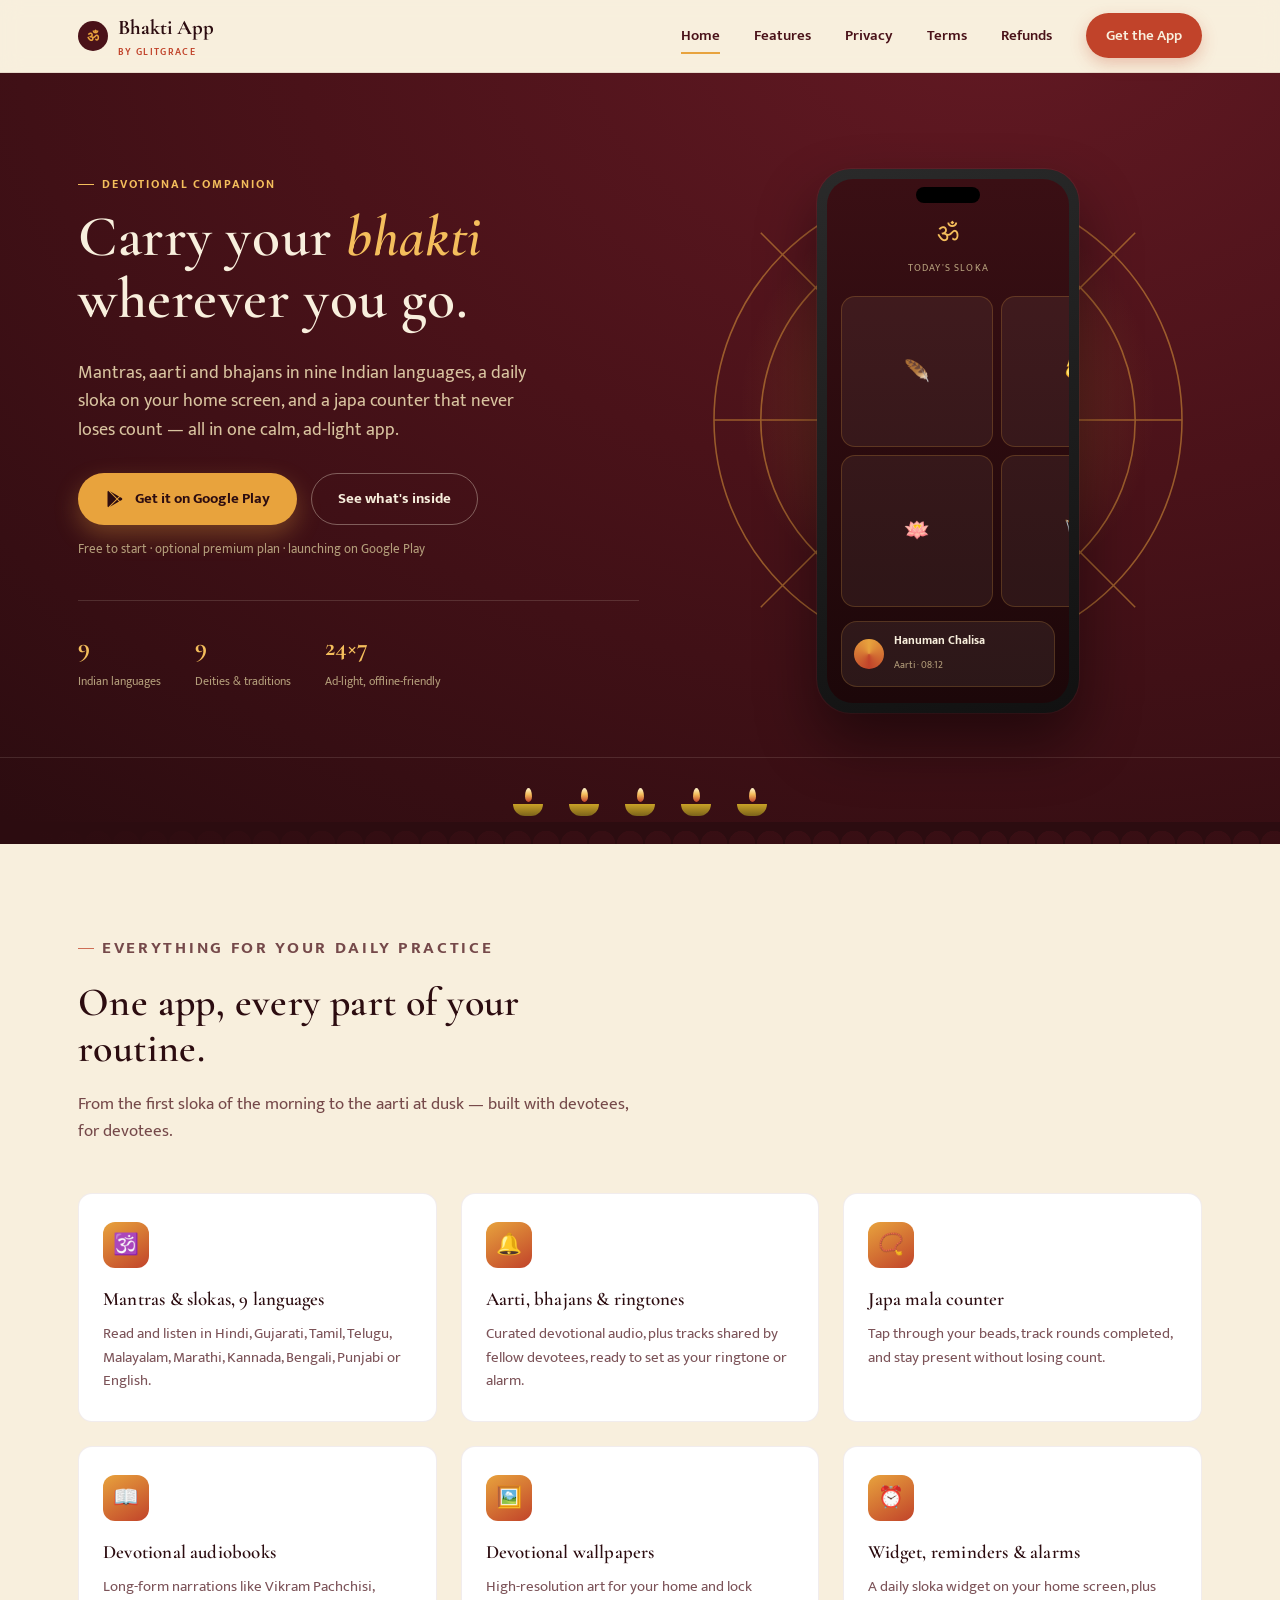
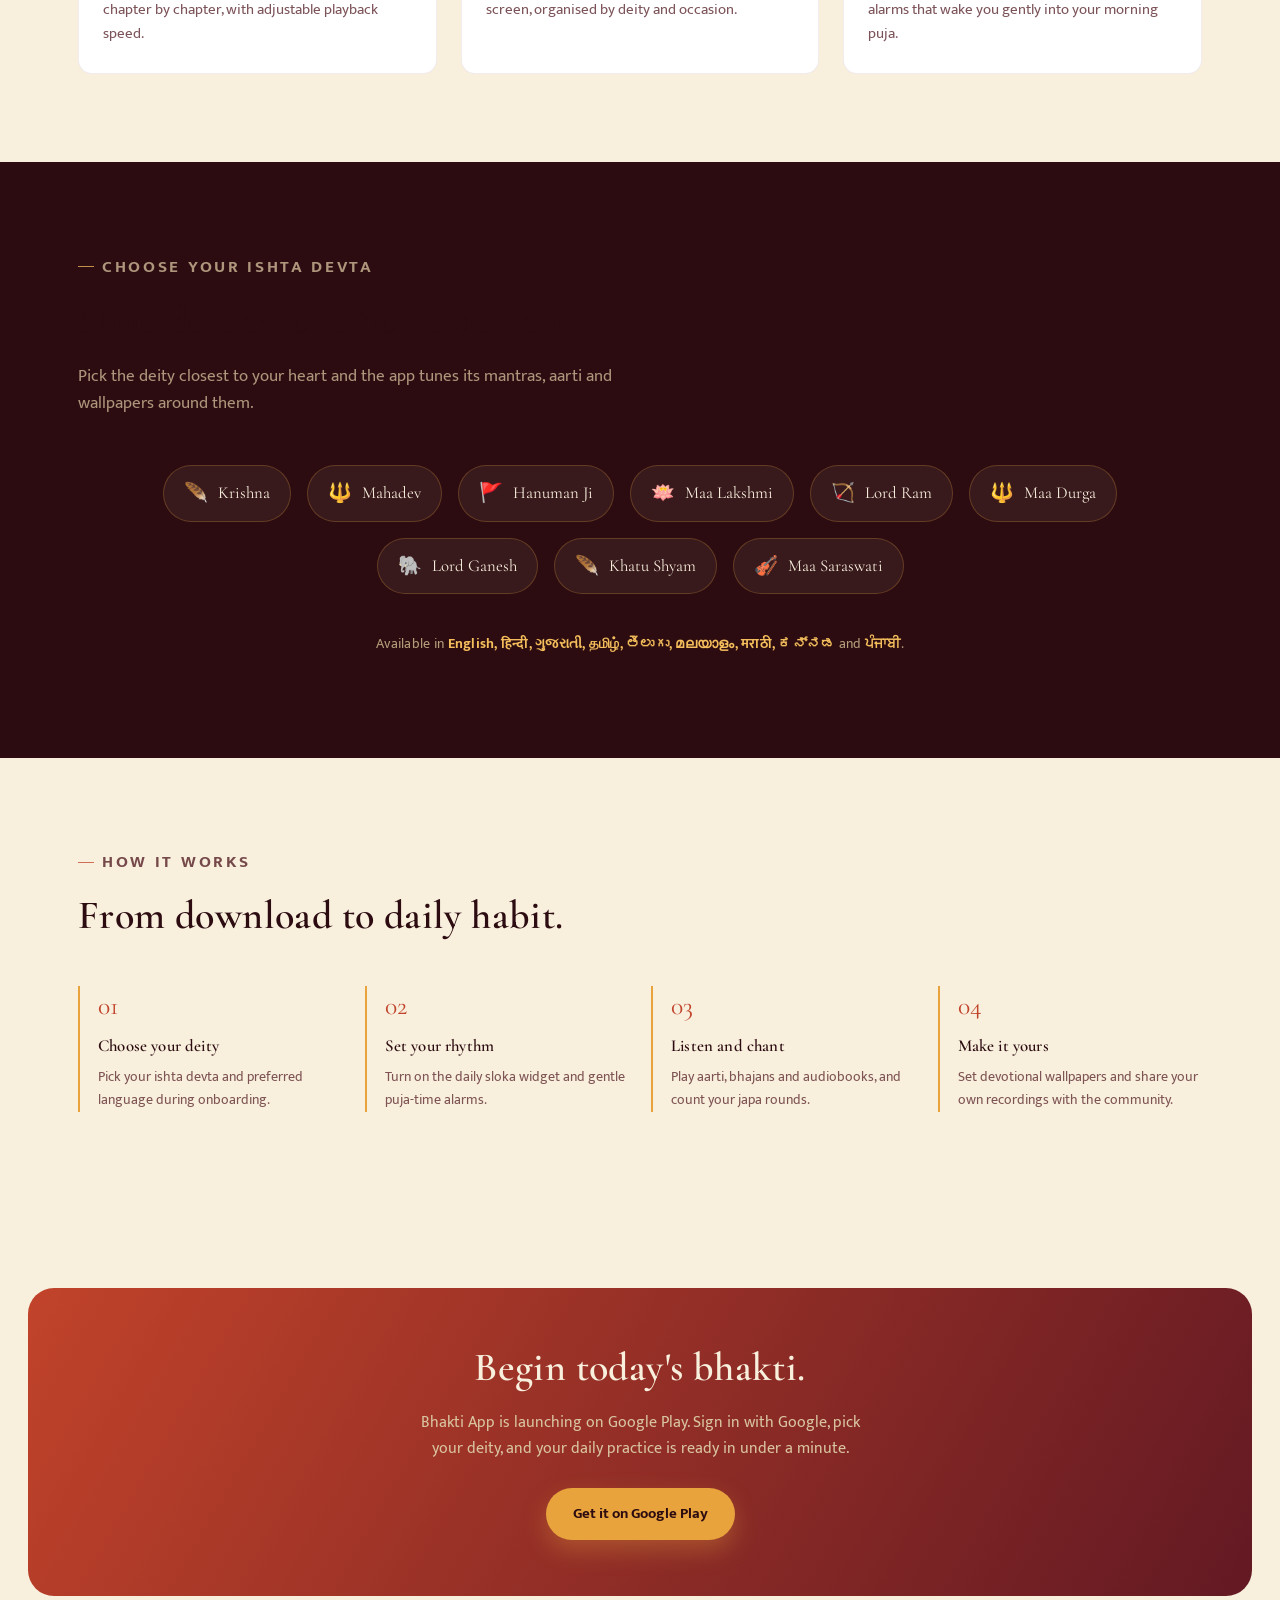
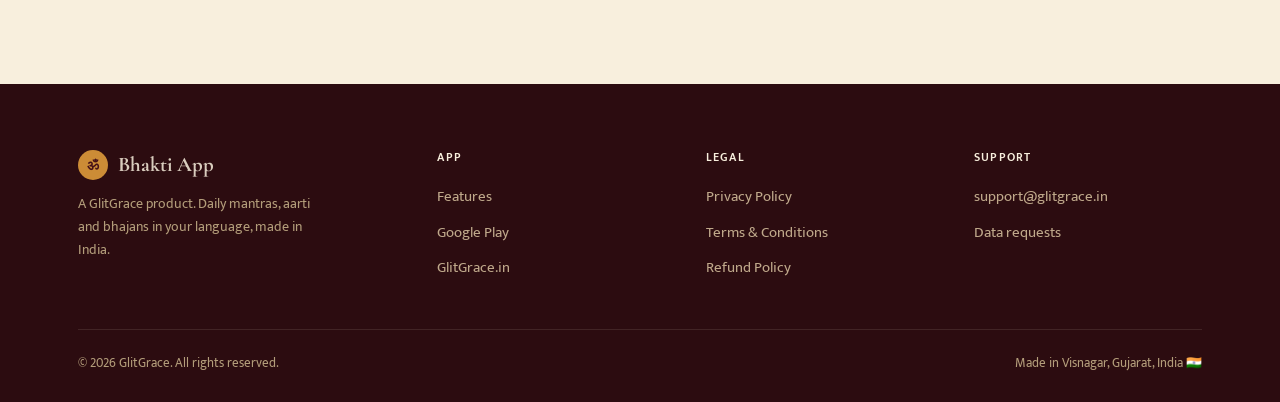
==== index.html @ bab6a268 "Add files via upload" ====
<!DOCTYPE html>
<html lang="en">
<head>
<meta charset="UTF-8">
<meta name="viewport" content="width=device-width, initial-scale=1.0">
<title>Bhakti App — Daily Mantras, Aarti & Bhajans in Your Language | GlitGrace</title>
<meta name="description" content="Bhakti App brings daily mantras, aarti, bhajans, devotional wallpapers and audiobooks to your phone in 9 Indian languages. By GlitGrace.">
<link rel="icon" href="data:image/svg+xml,%3Csvg xmlns='http://www.w3.org/2000/svg' viewBox='0 0 64 64'%3E%3Ccircle cx='32' cy='32' r='32' fill='%234A1219'/%3E%3Ctext x='32' y='42' font-size='30' text-anchor='middle' fill='%23E8A33D'%3E%E0%A5%90%3C/text%3E%3C/svg%3E">
<link rel="stylesheet" href="css/style.css">
</head>
<body>

<nav class="site-nav">
  <div class="wrap">
    <a href="index.html" class="brand">
      <svg viewBox="0 0 40 40" fill="none"><circle cx="20" cy="20" r="20" fill="#4A1219"/><text x="20" y="27" font-size="18" text-anchor="middle" fill="#E8A33D" font-family="Cormorant Garamond, serif">ॐ</text></svg>
      <span>Bhakti App<span class="sub">by GlitGrace</span></span>
    </a>
    <ul class="nav-links" id="navLinks">
      <li><a href="index.html" aria-current="page">Home</a></li>
      <li><a href="index.html#features">Features</a></li>
      <li><a href="privacy-policy.html">Privacy</a></li>
      <li><a href="terms.html">Terms</a></li>
      <li><a href="refund-policy.html">Refunds</a></li>
      <li><a href="index.html#download" class="nav-cta">Get the App</a></li>
    </ul>
    <button class="nav-toggle" aria-label="Toggle menu" aria-expanded="false">
      <span></span><span></span><span></span>
    </button>
  </div>
</nav>

<header class="hero">
  <div class="wrap">
    <div class="hero-copy">
      <p class="eyebrow hero-eyebrow">Devotional companion</p>
      <h1>Carry your <em>bhakti</em><br>wherever you go.</h1>
      <p class="lede">Mantras, aarti and bhajans in nine Indian languages, a daily sloka on your home screen, and a japa counter that never loses count — all in one calm, ad-light app.</p>
      <div class="hero-ctas">
        <a class="btn btn-primary" href="https://play.google.com/store/apps/details?id=com.yash.bhakti" id="download">
          <svg width="20" height="20" viewBox="0 0 24 24" fill="currentColor"><path d="M3 20.5V3.5C3 2.91 3.34 2.39 3.84 2.15L13.69 12L3.84 21.85C3.34 21.6 3 21.09 3 20.5M16.81 15.12L6.05 21.34L14.54 12.85L16.81 15.12M20.16 10.81C20.5 11.08 20.75 11.5 20.75 12C20.75 12.5 20.53 12.9 20.18 13.18L17.89 14.5L15.39 12L17.89 9.5L20.16 10.81M6.05 2.66L16.81 8.88L14.54 11.15L6.05 2.66Z"/></svg>
          Get it on Google Play
        </a>
        <a class="btn btn-ghost" href="#features">See what's inside</a>
      </div>
      <p class="hero-note">Free to start · optional premium plan · launching on Google Play</p>
      <div class="hero-stats">
        <div><strong>9</strong><span>Indian languages</span></div>
        <div><strong>9</strong><span>Deities & traditions</span></div>
        <div><strong>24×7</strong><span>Ad-light, offline-friendly</span></div>
      </div>
    </div>

    <div class="phone-stage">
      <div class="phone-glow" aria-hidden="true"></div>
      <svg class="mandala" viewBox="0 0 200 200" aria-hidden="true">
        <g fill="none" stroke="#E8A33D" stroke-width="0.6">
          <circle cx="100" cy="100" r="90"/><circle cx="100" cy="100" r="72"/>
          <g>
            <path d="M100 10 L100 190 M10 100 L190 100 M28 28 L172 172 M172 28 L28 172" />
          </g>
          <circle cx="100" cy="100" r="50"/>
        </g>
      </svg>
      <div class="phone" role="img" aria-label="Bhakti App home screen showing deity selection and an audio player">
        <div class="phone-screen">
          <div class="phone-notch"></div>
          <div class="phone-head">
            <div class="om">ॐ</div>
            <small>Today's Sloka</small>
          </div>
          <div class="deity-grid">
            <div class="deity-chip">🪶</div>
            <div class="deity-chip">🔱</div>
            <div class="deity-chip">🚩</div>
            <div class="deity-chip">🪷</div>
            <div class="deity-chip">🏹</div>
            <div class="deity-chip">🐘</div>
          </div>
          <div class="phone-player">
            <div class="phone-disc"></div>
            <div class="meta"><b>Hanuman Chalisa</b><span>Aarti · 08:12</span></div>
          </div>
        </div>
      </div>
    </div>
  </div>

  <div class="diya-row" aria-hidden="true">
    <div class="diya"><div class="flame"></div><div class="bowl"></div></div>
    <div class="diya"><div class="flame"></div><div class="bowl"></div></div>
    <div class="diya"><div class="flame"></div><div class="bowl"></div></div>
    <div class="diya"><div class="flame"></div><div class="bowl"></div></div>
    <div class="diya"><div class="flame"></div><div class="bowl"></div></div>
  </div>
  <div class="scallop scallop-up-from-hero"></div>
</header>

<section class="features" id="features">
  <div class="wrap">
    <div class="section-head">
      <p class="eyebrow">Everything for your daily practice</p>
      <h2>One app, every part of your routine.</h2>
      <p>From the first sloka of the morning to the aarti at dusk — built with devotees, for devotees.</p>
    </div>
    <div class="feature-grid">
      <div class="feature-card">
        <div class="feature-icon">🕉️</div>
        <h3>Mantras & slokas, 9 languages</h3>
        <p>Read and listen in Hindi, Gujarati, Tamil, Telugu, Malayalam, Marathi, Kannada, Bengali, Punjabi or English.</p>
      </div>
      <div class="feature-card">
        <div class="feature-icon">🔔</div>
        <h3>Aarti, bhajans & ringtones</h3>
        <p>Curated devotional audio, plus tracks shared by fellow devotees, ready to set as your ringtone or alarm.</p>
      </div>
      <div class="feature-card">
        <div class="feature-icon">📿</div>
        <h3>Japa mala counter</h3>
        <p>Tap through your beads, track rounds completed, and stay present without losing count.</p>
      </div>
      <div class="feature-card">
        <div class="feature-icon">📖</div>
        <h3>Devotional audiobooks</h3>
        <p>Long-form narrations like Vikram Pachchisi, chapter by chapter, with adjustable playback speed.</p>
      </div>
      <div class="feature-card">
        <div class="feature-icon">🖼️</div>
        <h3>Devotional wallpapers</h3>
        <p>High-resolution art for your home and lock screen, organised by deity and occasion.</p>
      </div>
      <div class="feature-card">
        <div class="feature-icon">⏰</div>
        <h3>Widget, reminders & alarms</h3>
        <p>A daily sloka widget on your home screen, plus alarms that wake you gently into your morning puja.</p>
      </div>
    </div>
  </div>
</section>

<section class="deities">
  <div class="wrap">
    <div class="section-head">
      <p class="eyebrow">Choose your ishta devta</p>
      <h2>Nine deities, one home screen.</h2>
      <p>Pick the deity closest to your heart and the app tunes its mantras, aarti and wallpapers around them.</p>
    </div>
    <div class="deity-list">
      <div class="deity-pill"><span class="glyph">🪶</span> Krishna</div>
      <div class="deity-pill"><span class="glyph">🔱</span> Mahadev</div>
      <div class="deity-pill"><span class="glyph">🚩</span> Hanuman Ji</div>
      <div class="deity-pill"><span class="glyph">🪷</span> Maa Lakshmi</div>
      <div class="deity-pill"><span class="glyph">🏹</span> Lord Ram</div>
      <div class="deity-pill"><span class="glyph">🔱</span> Maa Durga</div>
      <div class="deity-pill"><span class="glyph">🐘</span> Lord Ganesh</div>
      <div class="deity-pill"><span class="glyph">🪶</span> Khatu Shyam</div>
      <div class="deity-pill"><span class="glyph">🎻</span> Maa Saraswati</div>
    </div>
    <p class="lang-strip">Available in <b>English, हिन्दी, ગુજરાતી, தமிழ், తెలుగు, മലയാളം, मराठी, ಕನ್ನಡ</b> and <b>ਪੰਜਾਬੀ</b>.</p>
  </div>
</section>

<section class="how">
  <div class="wrap">
    <div class="section-head">
      <p class="eyebrow">How it works</p>
      <h2>From download to daily habit.</h2>
    </div>
    <div class="steps">
      <div class="step"><span class="num">01</span><h3>Choose your deity</h3><p>Pick your ishta devta and preferred language during onboarding.</p></div>
      <div class="step"><span class="num">02</span><h3>Set your rhythm</h3><p>Turn on the daily sloka widget and gentle puja-time alarms.</p></div>
      <div class="step"><span class="num">03</span><h3>Listen and chant</h3><p>Play aarti, bhajans and audiobooks, and count your japa rounds.</p></div>
      <div class="step"><span class="num">04</span><h3>Make it yours</h3><p>Set devotional wallpapers and share your own recordings with the community.</p></div>
    </div>
  </div>
</section>

<section id="download">
  <div class="cta-band">
    <h2>Begin today's bhakti.</h2>
    <p>Bhakti App is launching on Google Play. Sign in with Google, pick your deity, and your daily practice is ready in under a minute.</p>
    <a class="btn btn-primary" href="https://play.google.com/store/apps/details?id=com.yash.bhakti">Get it on Google Play</a>
  </div>
</section>

<footer>
  <div class="wrap">
    <div class="footer-grid">
      <div class="footer-brand">
        <a href="index.html" class="brand">
          <svg viewBox="0 0 40 40" fill="none"><circle cx="20" cy="20" r="20" fill="#E8A33D"/><text x="20" y="27" font-size="18" text-anchor="middle" fill="#4A1219" font-family="Cormorant Garamond, serif">ॐ</text></svg>
          <span>Bhakti App</span>
        </a>
        <p>A GlitGrace product. Daily mantras, aarti and bhajans in your language, made in India.</p>
      </div>
      <div>
        <h4>App</h4>
        <ul>
          <li><a href="index.html#features">Features</a></li>
          <li><a href="https://play.google.com/store/apps/details?id=com.yash.bhakti">Google Play</a></li>
          <li><a href="https://glitgrace.in">GlitGrace.in</a></li>
        </ul>
      </div>
      <div>
        <h4>Legal</h4>
        <ul>
          <li><a href="privacy-policy.html">Privacy Policy</a></li>
          <li><a href="terms.html">Terms & Conditions</a></li>
          <li><a href="refund-policy.html">Refund Policy</a></li>
        </ul>
      </div>
      <div>
        <h4>Support</h4>
        <ul>
          <li><a href="mailto:support@glitgrace.in">support@glitgrace.in</a></li>
          <li><a href="privacy-policy.html#contact">Data requests</a></li>
        </ul>
      </div>
    </div>
    <div class="footer-bottom">
      <span>© <span id="year">2026</span> GlitGrace. All rights reserved.</span>
      <span>Made in Visnagar, Gujarat, India 🇮🇳</span>
    </div>
  </div>
</footer>

<script src="js/main.js"></script>
<script>document.getElementById('year').textContent = new Date().getFullYear();</script>
</body>
</html>
---- css/style.css ----
/* =========================================================
   Bhakti App — glitgrace.in/bhakti
   Design language: "temple at dusk" — oxblood + brass + marigold
   ========================================================= */

@import url('https://fonts.googleapis.com/css2?family=Cormorant+Garamond:ital,wght@0,500;0,600;0,700;1,500&family=Mukta:wght@400;500;600;700&display=swap');

:root{
  --maroon-deep:   #2C0C10;
  --maroon:        #4A1219;
  --maroon-mid:    #631923;
  --ivory:         #F8EFDD;
  --sand:          #D9C4A0;
  --sand-dim:      #b39d7a;
  --marigold:      #E8A33D;
  --marigold-bright:#F4BE5C;
  --brass:         #C9A227;
  --vermillion:    #C1432A;
  --vermillion-bright:#DD5138;

  --font-display: 'Cormorant Garamond', serif;
  --font-body: 'Mukta', system-ui, -apple-system, sans-serif;

  --radius: 14px;
  --max-w: 1180px;
}

*{ box-sizing:border-box; }
html{ scroll-behavior:smooth; }

body{
  margin:0;
  background:var(--ivory);
  color:var(--maroon-deep);
  font-family:var(--font-body);
  font-size:16px;
  line-height:1.6;
  -webkit-font-smoothing:antialiased;
}

img{ max-width:100%; display:block; }
a{ color:inherit; text-decoration:none; }

.wrap{ max-width:var(--max-w); margin:0 auto; padding:0 28px; }

h1,h2,h3,h4{
  font-family:var(--font-display);
  font-weight:600;
  color:var(--maroon-deep);
  margin:0 0 .5em;
  letter-spacing:.01em;
}
h1{ font-size:clamp(2.4rem, 5vw, 3.6rem); line-height:1.08; }
h2{ font-size:clamp(1.8rem, 3.4vw, 2.5rem); line-height:1.15; }
h3{ font-size:1.35rem; }
p{ margin:0 0 1em; }

.eyebrow{
  display:inline-flex; align-items:center; gap:8px;
  font-family:var(--font-body); font-weight:700; font-size:.72rem;
  letter-spacing:.16em; text-transform:uppercase; color:var(--vermillion);
}
.eyebrow::before{
  content:''; width:16px; height:1px; background:var(--vermillion);
}

/* ---------- focus / motion ---------- */
a:focus-visible, button:focus-visible{
  outline:2px solid var(--brass); outline-offset:3px; border-radius:4px;
}
@media (prefers-reduced-motion: reduce){
  *{ animation-duration:.01ms !important; animation-iteration-count:1 !important; transition-duration:.01ms !important; scroll-behavior:auto !important; }
}

/* ---------- nav ---------- */
.site-nav{
  position:sticky; top:0; z-index:50;
  background:rgba(248,239,221,.88);
  backdrop-filter:blur(10px);
  border-bottom:1px solid rgba(74,18,25,.1);
}
.site-nav .wrap{ display:flex; align-items:center; justify-content:space-between; height:72px; }
.brand{ display:flex; align-items:center; gap:10px; font-family:var(--font-display); font-weight:700; font-size:1.3rem; color:var(--maroon-deep); }
.brand svg{ width:30px; height:30px; }
.brand .sub{ font-family:var(--font-body); font-weight:600; font-size:.6rem; letter-spacing:.14em; text-transform:uppercase; color:var(--vermillion); display:block; margin-top:1px; }
.nav-links{ display:flex; align-items:center; gap:34px; list-style:none; margin:0; padding:0; }
.nav-links a{ font-weight:600; font-size:.92rem; color:var(--maroon); position:relative; }
.nav-links a::after{
  content:''; position:absolute; left:0; right:0; bottom:-6px; height:2px; background:var(--marigold);
  transform:scaleX(0); transform-origin:left; transition:transform .25s ease;
}
.nav-links a:hover::after, .nav-links a[aria-current="page"]::after{ transform:scaleX(1); }
.nav-cta{
  background:var(--vermillion); color:var(--ivory) !important; padding:10px 20px; border-radius:999px;
  font-weight:700; font-size:.88rem; box-shadow:0 6px 16px rgba(193,67,42,.28);
  transition:transform .2s ease, box-shadow .2s ease;
}
.nav-cta:hover{ transform:translateY(-2px); box-shadow:0 10px 22px rgba(193,67,42,.36); }
.nav-toggle{ display:none; background:none; border:0; cursor:pointer; padding:6px; }
.nav-toggle span{ display:block; width:24px; height:2px; background:var(--maroon-deep); margin:5px 0; }

@media (max-width:860px){
  .nav-links{ position:fixed; inset:72px 0 0 0; background:var(--ivory); flex-direction:column; justify-content:flex-start; padding:36px 28px; gap:26px; transform:translateX(100%); transition:transform .3s ease; }
  .nav-links.open{ transform:translateX(0); }
  .nav-toggle{ display:block; }
}

/* ---------- hero ---------- */
.hero{
  position:relative; overflow:hidden;
  background:radial-gradient(120% 140% at 78% -10%, var(--maroon-mid) 0%, var(--maroon) 46%, var(--maroon-deep) 100%);
  color:var(--ivory);
  padding:76px 0 0;
}
.hero .wrap{ display:grid; grid-template-columns:1.05fr .95fr; gap:56px; align-items:center; }
.hero-eyebrow{ color:var(--marigold-bright); }
.hero-eyebrow::before{ background:var(--marigold-bright); }
.hero h1{ color:var(--ivory); }
.hero h1 em{ font-style:italic; color:var(--marigold-bright); }
.hero .lede{ color:var(--sand); font-size:1.12rem; max-width:46ch; }
.hero-ctas{ display:flex; flex-wrap:wrap; gap:14px; margin-top:28px; }
.btn{
  display:inline-flex; align-items:center; gap:10px; padding:13px 26px; border-radius:999px;
  font-weight:700; font-size:.96rem; border:1px solid transparent; cursor:pointer;
  transition:transform .2s ease, box-shadow .2s ease, background .2s ease;
}
.btn-primary{ background:var(--marigold); color:var(--maroon-deep); box-shadow:0 10px 24px rgba(232,163,61,.32); }
.btn-primary:hover{ transform:translateY(-2px); background:var(--marigold-bright); }
.btn-ghost{ background:transparent; border-color:rgba(248,239,221,.35); color:var(--ivory); }
.btn-ghost:hover{ border-color:var(--ivory); transform:translateY(-2px); }
.hero-note{ margin-top:14px; font-size:.82rem; color:var(--sand-dim); }

.hero-stats{ display:flex; gap:34px; margin-top:40px; padding-top:26px; border-top:1px solid rgba(248,239,221,.14); }
.hero-stats div strong{ display:block; font-family:var(--font-display); font-size:1.6rem; color:var(--marigold-bright); }
.hero-stats div span{ font-size:.78rem; color:var(--sand-dim); }

/* phone mockup */
.phone-stage{ position:relative; display:flex; justify-content:center; align-items:flex-end; height:100%; padding-top:20px;}
.phone-glow{
  position:absolute; width:420px; height:420px; border-radius:50%;
  background:radial-gradient(circle, rgba(232,163,61,.30) 0%, rgba(232,163,61,0) 70%);
  top:8%; left:50%; transform:translateX(-50%);
}
.mandala{
  position:absolute; width:520px; height:520px; top:2%; left:50%; transform:translateX(-50%);
  animation:spin 90s linear infinite;
  opacity:.5;
}
@keyframes spin{ to{ transform:translateX(-50%) rotate(360deg); } }

.phone{
  position:relative; width:262px; border-radius:34px; padding:10px;
  background:linear-gradient(160deg,#2a2a2a,#111);
  box-shadow:0 30px 60px rgba(0,0,0,.45), 0 0 0 1px rgba(255,255,255,.05);
}
.phone-screen{
  border-radius:26px; overflow:hidden; background:linear-gradient(180deg,#3A0F14,#1c0709);
  aspect-ratio:9/19.5; position:relative; display:flex; flex-direction:column;
}
.phone-notch{ position:absolute; top:8px; left:50%; transform:translateX(-50%); width:64px; height:16px; background:#000; border-radius:10px; }
.phone-head{ padding:34px 16px 10px; text-align:center; }
.phone-head .om{ font-family:var(--font-display); color:var(--marigold-bright); font-size:1.6rem; }
.phone-head small{ color:var(--sand-dim); font-size:.62rem; letter-spacing:.12em; text-transform:uppercase; }
.deity-grid{ display:grid; grid-template-columns:repeat(3,1fr); gap:8px; padding:6px 14px; flex:1; }
.deity-chip{
  aspect-ratio:1; border-radius:14px; display:flex; align-items:center; justify-content:center;
  font-size:1.3rem; background:rgba(248,239,221,.06); border:1px solid rgba(232,163,61,.22);
}
.phone-player{
  margin:8px 14px 16px; padding:10px 12px; border-radius:16px; background:rgba(248,239,221,.07);
  display:flex; align-items:center; gap:10px; border:1px solid rgba(232,163,61,.2);
}
.phone-disc{ width:30px; height:30px; border-radius:50%; background:conic-gradient(var(--marigold),var(--vermillion),var(--marigold)); animation:spin 6s linear infinite; flex:none; }
.phone-player .meta{ flex:1; min-width:0; }
.phone-player .meta b{ display:block; font-size:.74rem; color:var(--ivory); }
.phone-player .meta span{ font-size:.64rem; color:var(--sand-dim); }

/* diya row — signature element */
.diya-row{
  display:flex; justify-content:center; gap:26px; padding:30px 0 6px; margin-top:44px;
  border-top:1px solid rgba(248,239,221,.12);
}
.diya{ position:relative; width:30px; }
.diya .flame{
  width:7px; height:14px; margin:0 auto; border-radius:50% 50% 50% 50% / 60% 60% 40% 40%;
  background:linear-gradient(180deg,#fff4cf,var(--marigold-bright) 45%, var(--vermillion) 100%);
  filter:blur(.2px);
  animation:flicker 2.6s ease-in-out infinite;
  transform-origin:bottom center;
}
.diya:nth-child(2n) .flame{ animation-duration:3.1s; animation-delay:.4s; }
.diya:nth-child(3n) .flame{ animation-duration:2.2s; animation-delay:.9s; }
@keyframes flicker{
  0%,100%{ transform:scaleY(1) rotate(0deg); opacity:1; }
  30%{ transform:scaleY(1.12) rotate(-2deg); opacity:.9; }
  55%{ transform:scaleY(.9) rotate(2deg); opacity:1; }
  80%{ transform:scaleY(1.05) rotate(-1deg); opacity:.95; }
}
.diya .bowl{ width:30px; height:12px; margin-top:2px; background:linear-gradient(180deg,var(--brass),#7c631a); border-radius:0 0 16px 16px; }

/* scalloped divider (garland) */
.scallop{ height:22px; width:100%; background-repeat:repeat-x; background-size:28px 22px; }
.scallop-down{ background-image:radial-gradient(circle at 14px 0, transparent 13px, var(--ivory) 13.5px); }
.scallop-up-from-hero{ background-image:radial-gradient(circle at 14px 22px, transparent 13px, var(--maroon-deep) 13.5px); }

/* ---------- sections ---------- */
section{ padding:88px 0; }
.section-head{ max-width:62ch; margin-bottom:48px; }
.section-head p{ color:var(--maroon); opacity:.75; font-size:1.05rem; }

.features{ background:var(--ivory); }
.feature-grid{ display:grid; grid-template-columns:repeat(3,1fr); gap:24px; }
.feature-card{
  background:#fff; border:1px solid rgba(74,18,25,.08); border-radius:var(--radius);
  padding:28px 24px; transition:transform .25s ease, box-shadow .25s ease, border-color .25s ease;
}
.feature-card:hover{ transform:translateY(-4px); box-shadow:0 18px 34px rgba(74,18,25,.1); border-color:rgba(232,163,61,.4); }
.feature-icon{
  width:46px; height:46px; border-radius:12px; display:flex; align-items:center; justify-content:center;
  background:linear-gradient(150deg,var(--marigold),var(--vermillion)); font-size:1.3rem; margin-bottom:16px; color:#fff;
}
.feature-card h3{ margin-bottom:8px; font-size:1.18rem; }
.feature-card p{ color:var(--maroon); opacity:.72; font-size:.92rem; margin:0; }

/* deities garland */
.deities{ background:var(--maroon-deep); color:var(--ivory); position:relative; }
.deities .section-head p{ color:var(--sand); }
.deities .eyebrow{ color:var(--marigold-bright); }
.deities .eyebrow::before{ background:var(--marigold-bright); }
.deity-list{ display:flex; flex-wrap:wrap; gap:16px; justify-content:center; }
.deity-pill{
  display:flex; align-items:center; gap:10px; padding:12px 20px; border-radius:999px;
  background:rgba(248,239,221,.06); border:1px solid rgba(232,163,61,.25); font-family:var(--font-display); font-size:1.05rem;
}
.deity-pill .glyph{ font-size:1.2rem; }
.lang-strip{ margin-top:40px; text-align:center; color:var(--sand-dim); font-size:.85rem; letter-spacing:.02em; }
.lang-strip b{ color:var(--marigold-bright); }

/* how it works */
.steps{ display:grid; grid-template-columns:repeat(4,1fr); gap:22px; }
.step{ border-left:2px solid var(--marigold); padding-left:18px; }
.step .num{ font-family:var(--font-display); color:var(--vermillion); font-size:1.6rem; display:block; margin-bottom:6px; }
.step h3{ font-size:1.05rem; margin-bottom:6px; }
.step p{ color:var(--maroon); opacity:.7; font-size:.9rem; margin:0; }

/* cta band */
.cta-band{
  background:linear-gradient(120deg, var(--vermillion), var(--maroon-mid));
  color:var(--ivory); border-radius:26px; padding:56px; text-align:center;
  margin:0 28px;
}
.cta-band h2{ color:var(--ivory); }
.cta-band p{ color:var(--sand); max-width:52ch; margin:0 auto 26px; }

/* ---------- footer ---------- */
footer{ background:var(--maroon-deep); color:var(--sand); padding:64px 0 28px; }
.footer-grid{ display:grid; grid-template-columns:1.4fr 1fr 1fr 1fr; gap:40px; margin-bottom:48px; }
.footer-brand .brand{ color:var(--ivory); }
.footer-brand p{ color:var(--sand-dim); font-size:.9rem; margin-top:12px; max-width:32ch; }
footer h4{ color:var(--ivory); font-family:var(--font-body); font-size:.78rem; letter-spacing:.1em; text-transform:uppercase; margin-bottom:16px; }
footer ul{ list-style:none; margin:0; padding:0; display:flex; flex-direction:column; gap:10px; }
footer a{ color:var(--sand); font-size:.92rem; opacity:.85; }
footer a:hover{ color:var(--marigold-bright); opacity:1; }
.footer-bottom{
  border-top:1px solid rgba(248,239,221,.1); padding-top:24px; display:flex; justify-content:space-between;
  flex-wrap:wrap; gap:12px; font-size:.8rem; color:var(--sand-dim);
}

@media (max-width:900px){
  .hero .wrap{ grid-template-columns:1fr; }
  .phone-stage{ margin-top:36px; }
  .feature-grid{ grid-template-columns:repeat(2,1fr); }
  .steps{ grid-template-columns:repeat(2,1fr); }
  .footer-grid{ grid-template-columns:1fr 1fr; }
  .cta-band{ margin:0 16px; padding:40px 24px; }
}
@media (max-width:560px){
  .feature-grid{ grid-template-columns:1fr; }
  .steps{ grid-template-columns:1fr; }
  .footer-grid{ grid-template-columns:1fr; }
  .hero-stats{ flex-wrap:wrap; gap:22px; }
}

/* ---------- legal pages ---------- */
.legal-hero{
  background:linear-gradient(160deg,var(--maroon) 0%, var(--maroon-deep) 100%);
  color:var(--ivory); padding:64px 0 46px;
}
.legal-hero .eyebrow{ color:var(--marigold-bright); }
.legal-hero .eyebrow::before{ background:var(--marigold-bright); }
.legal-hero h1{ color:var(--ivory); margin-bottom:10px; }
.legal-hero .meta{ color:var(--sand-dim); font-size:.88rem; }

.legal-body{ padding:56px 0 90px; }
.legal-layout{ display:grid; grid-template-columns:250px 1fr; gap:56px; align-items:flex-start; }
.legal-toc{ position:sticky; top:96px; border-left:2px solid rgba(74,18,25,.12); padding-left:18px; }
.legal-toc a{ display:block; font-size:.86rem; color:var(--maroon); opacity:.7; padding:6px 0; }
.legal-toc a:hover{ opacity:1; color:var(--vermillion); }
.legal-content h2{ margin-top:2.2em; font-size:1.5rem; scroll-margin-top:96px; }
.legal-content h2:first-child{ margin-top:0; }
.legal-content h3{ font-size:1.1rem; margin-top:1.6em; }
.legal-content p, .legal-content li{ color:var(--maroon-deep); opacity:.85; font-size:.98rem; }
.legal-content ul, .legal-content ol{ padding-left:1.3em; }
.legal-content li{ margin-bottom:.5em; }
.legal-callout{
  background:#fff; border:1px solid rgba(232,163,61,.35); border-left:4px solid var(--marigold);
  border-radius:10px; padding:18px 22px; margin:1.6em 0; font-size:.94rem;
}
.legal-callout strong{ color:var(--vermillion); }
.legal-content table{ width:100%; border-collapse:collapse; margin:1.4em 0; font-size:.92rem; }
.legal-content th, .legal-content td{ text-align:left; padding:10px 12px; border-bottom:1px solid rgba(74,18,25,.12); }
.legal-content th{ color:var(--vermillion); font-family:var(--font-body); text-transform:uppercase; font-size:.72rem; letter-spacing:.08em; }

@media (max-width:860px){
  .legal-layout{ grid-template-columns:1fr; }
  .legal-toc{ position:static; border-left:none; padding-left:0; border-top:2px solid rgba(74,18,25,.12); padding-top:14px; display:flex; flex-wrap:wrap; gap:4px 18px; }
}
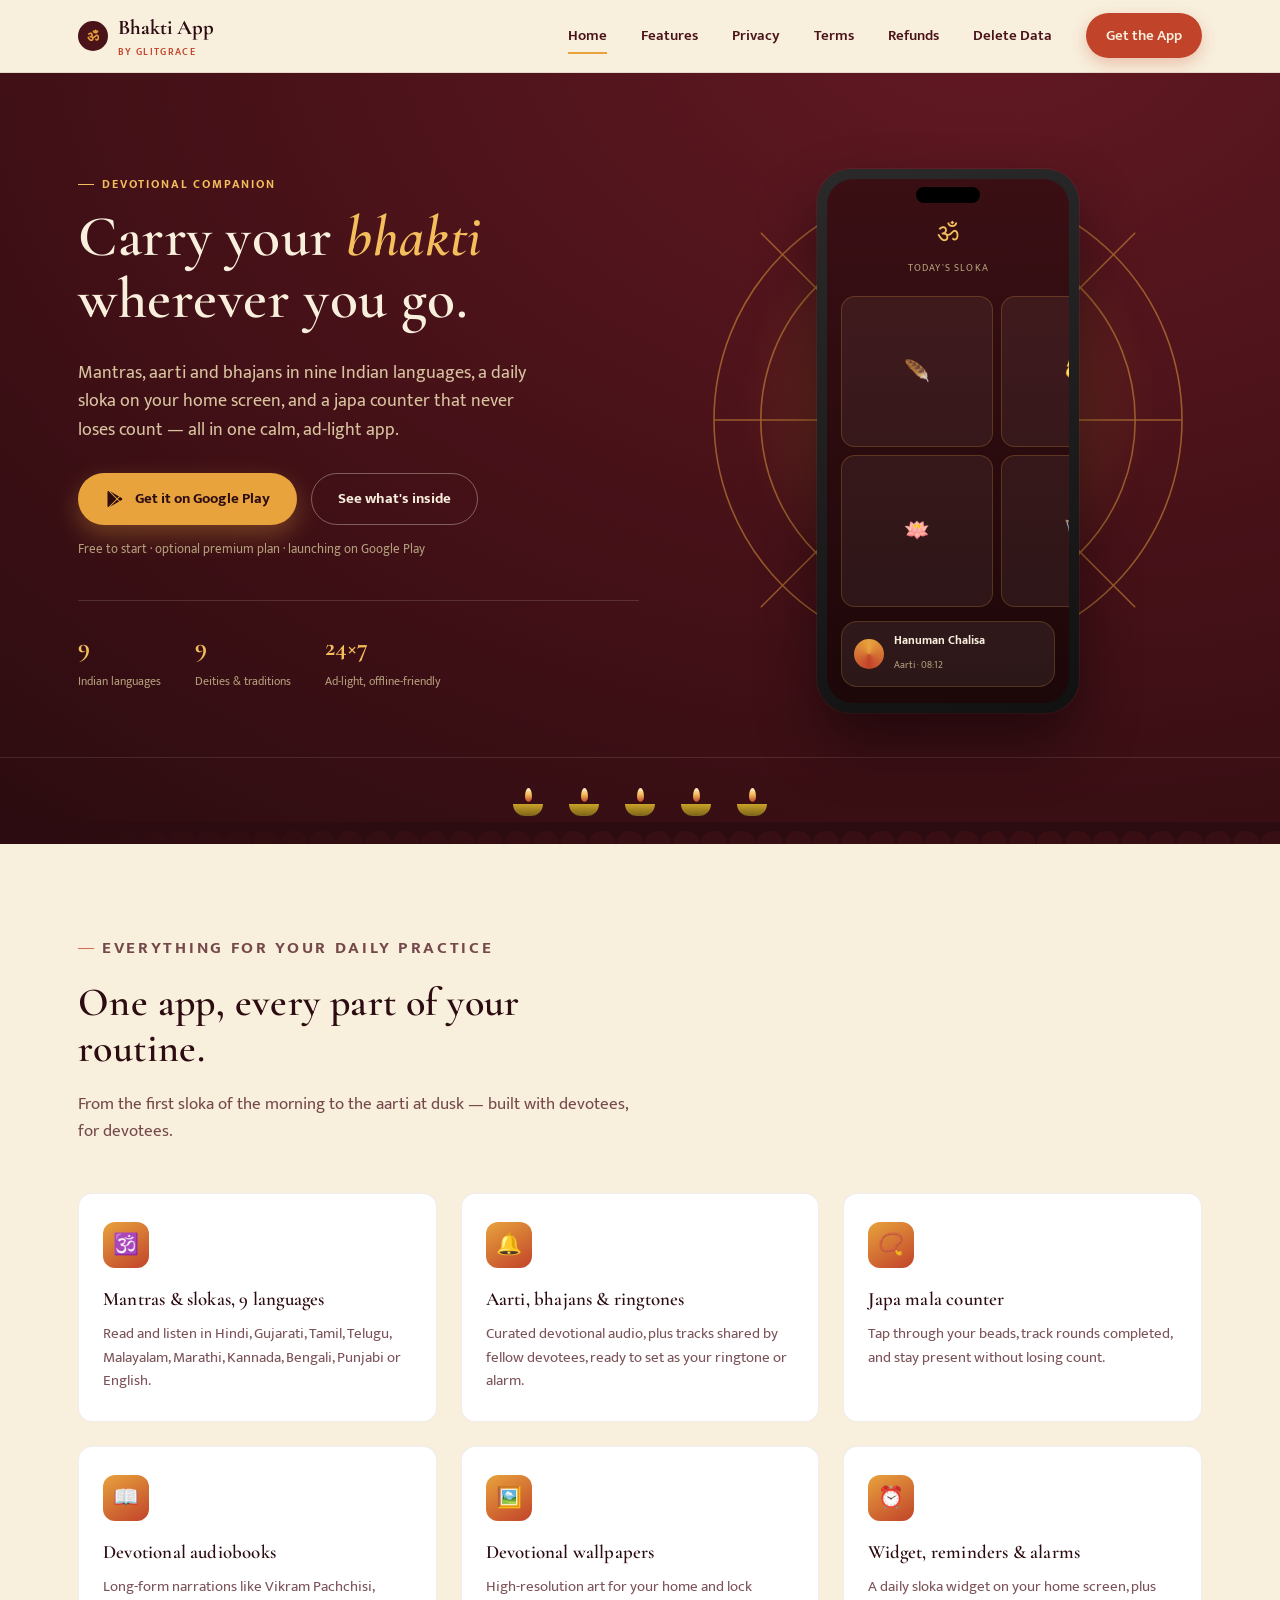
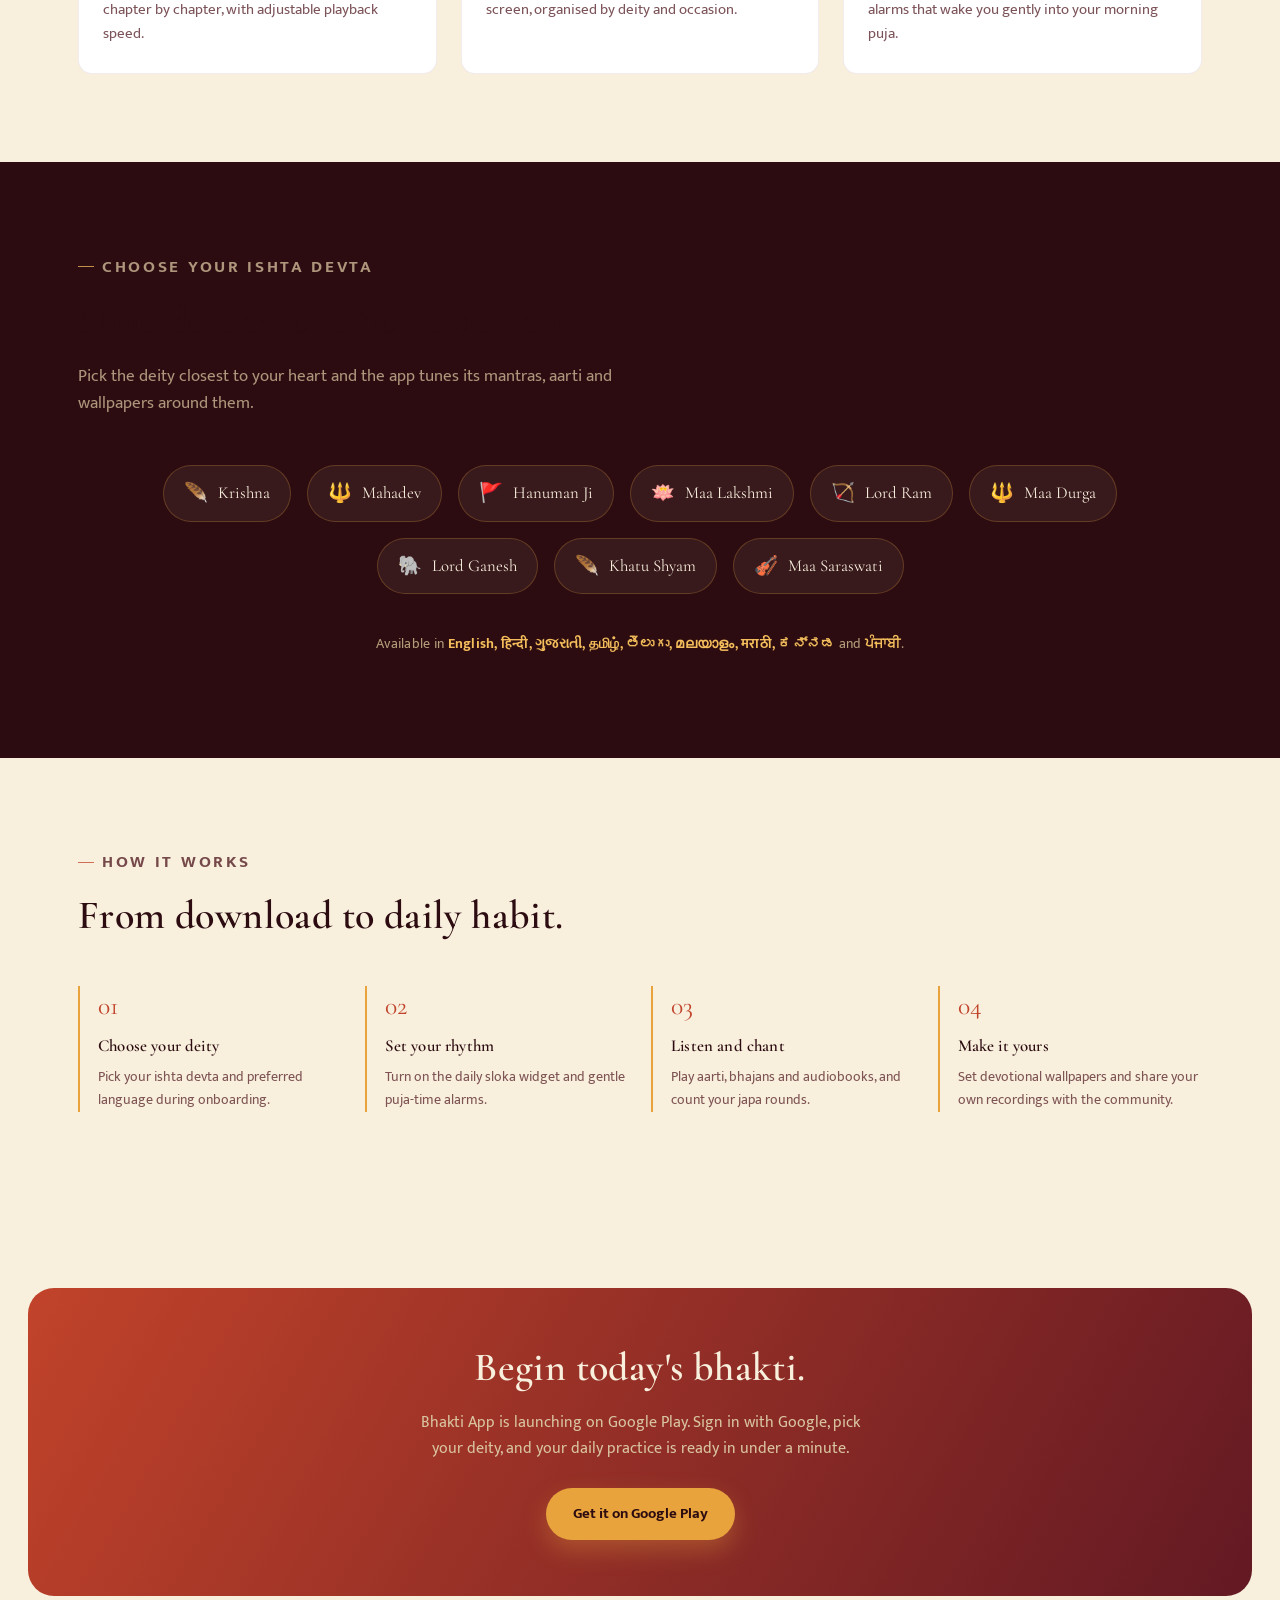
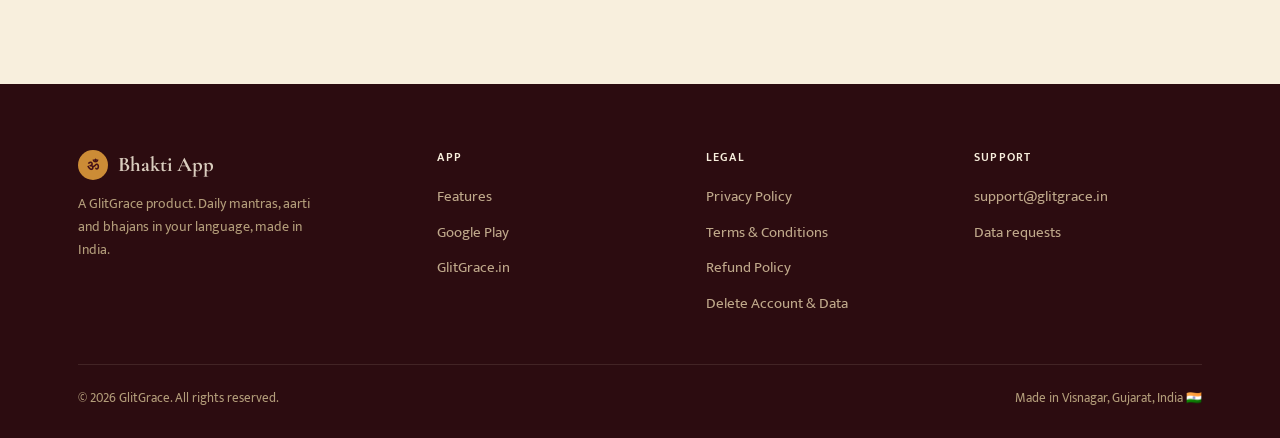
==== commit fa099e73: "Add files via upload" ====
--- a/index.html
+++ b/index.html
@@ -22,6 +22,7 @@
       <li><a href="privacy-policy.html">Privacy</a></li>
       <li><a href="terms.html">Terms</a></li>
       <li><a href="refund-policy.html">Refunds</a></li>
+      <li><a href="data-deletion.html">Delete Data</a></li>
       <li><a href="index.html#download" class="nav-cta">Get the App</a></li>
     </ul>
     <button class="nav-toggle" aria-label="Toggle menu" aria-expanded="false">
@@ -207,6 +208,7 @@
           <li><a href="privacy-policy.html">Privacy Policy</a></li>
           <li><a href="terms.html">Terms & Conditions</a></li>
           <li><a href="refund-policy.html">Refund Policy</a></li>
+          <li><a href="data-deletion.html">Delete Account & Data</a></li>
         </ul>
       </div>
       <div>
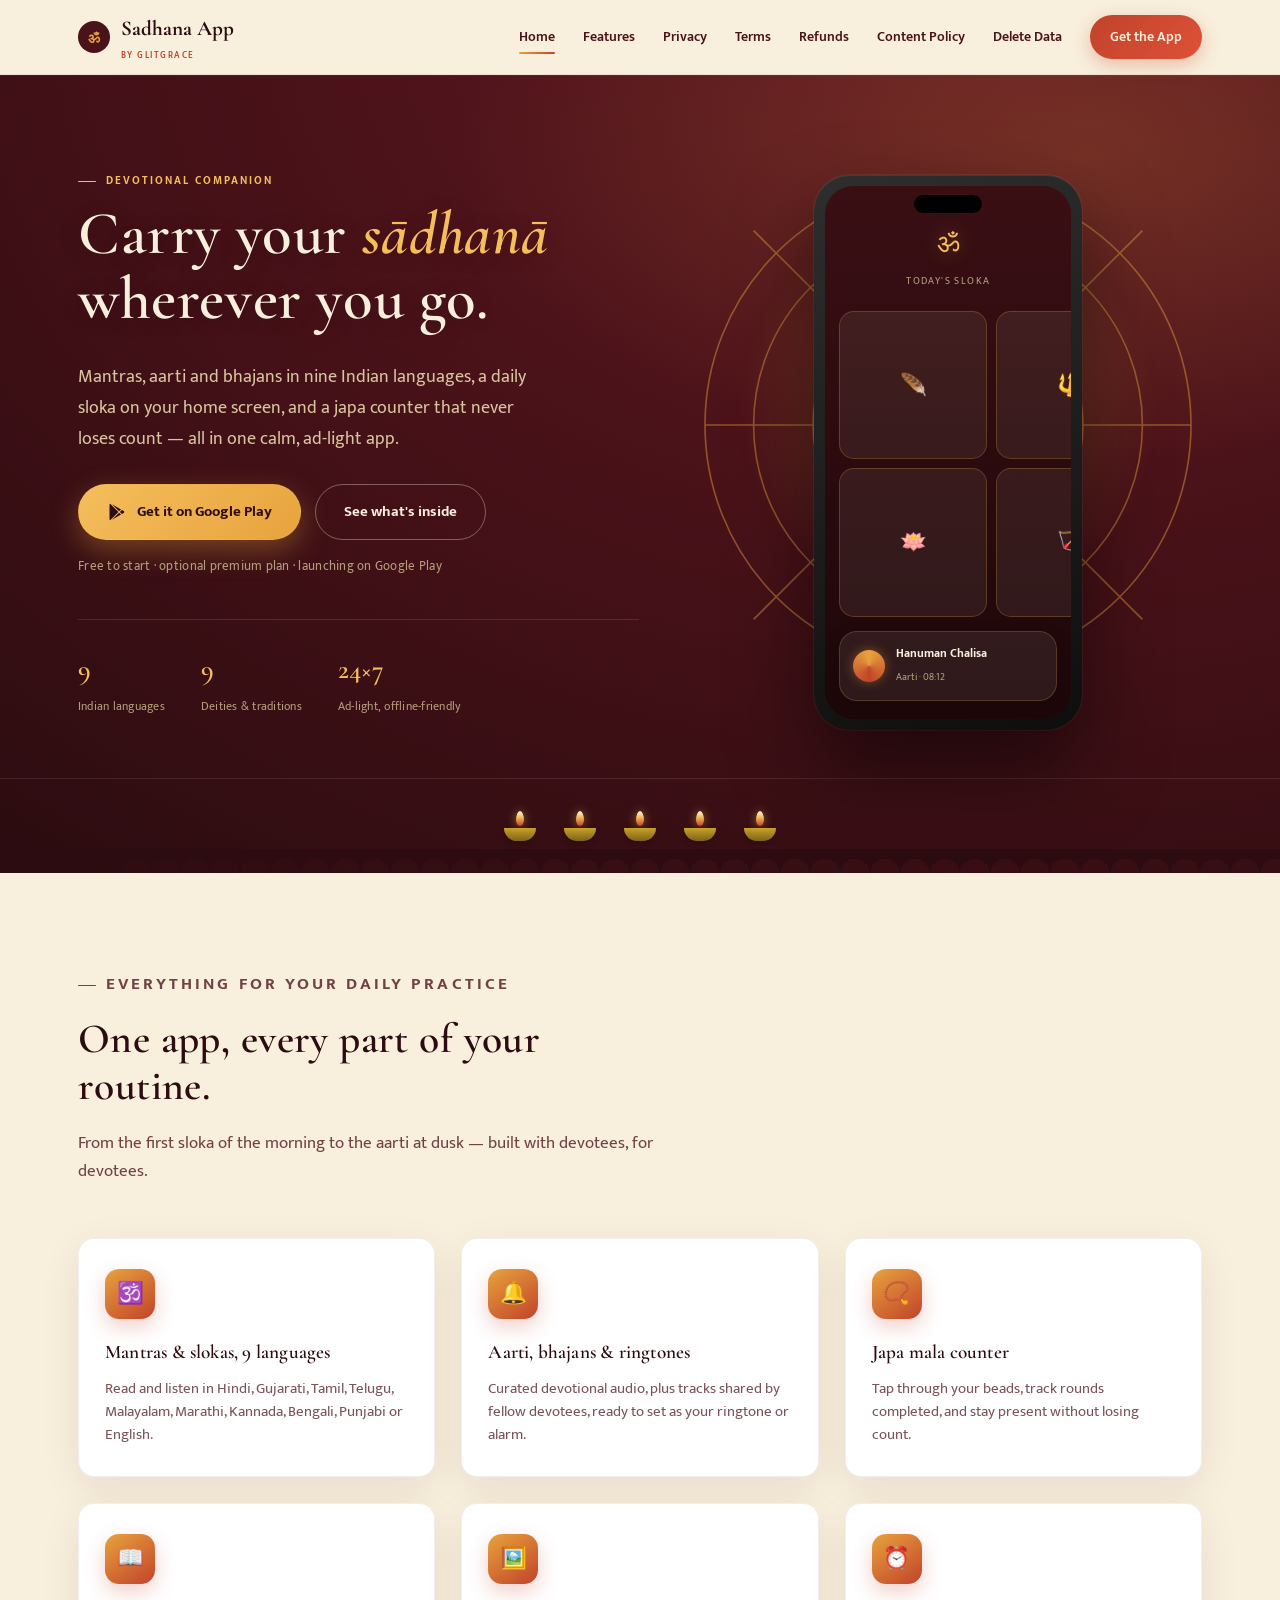
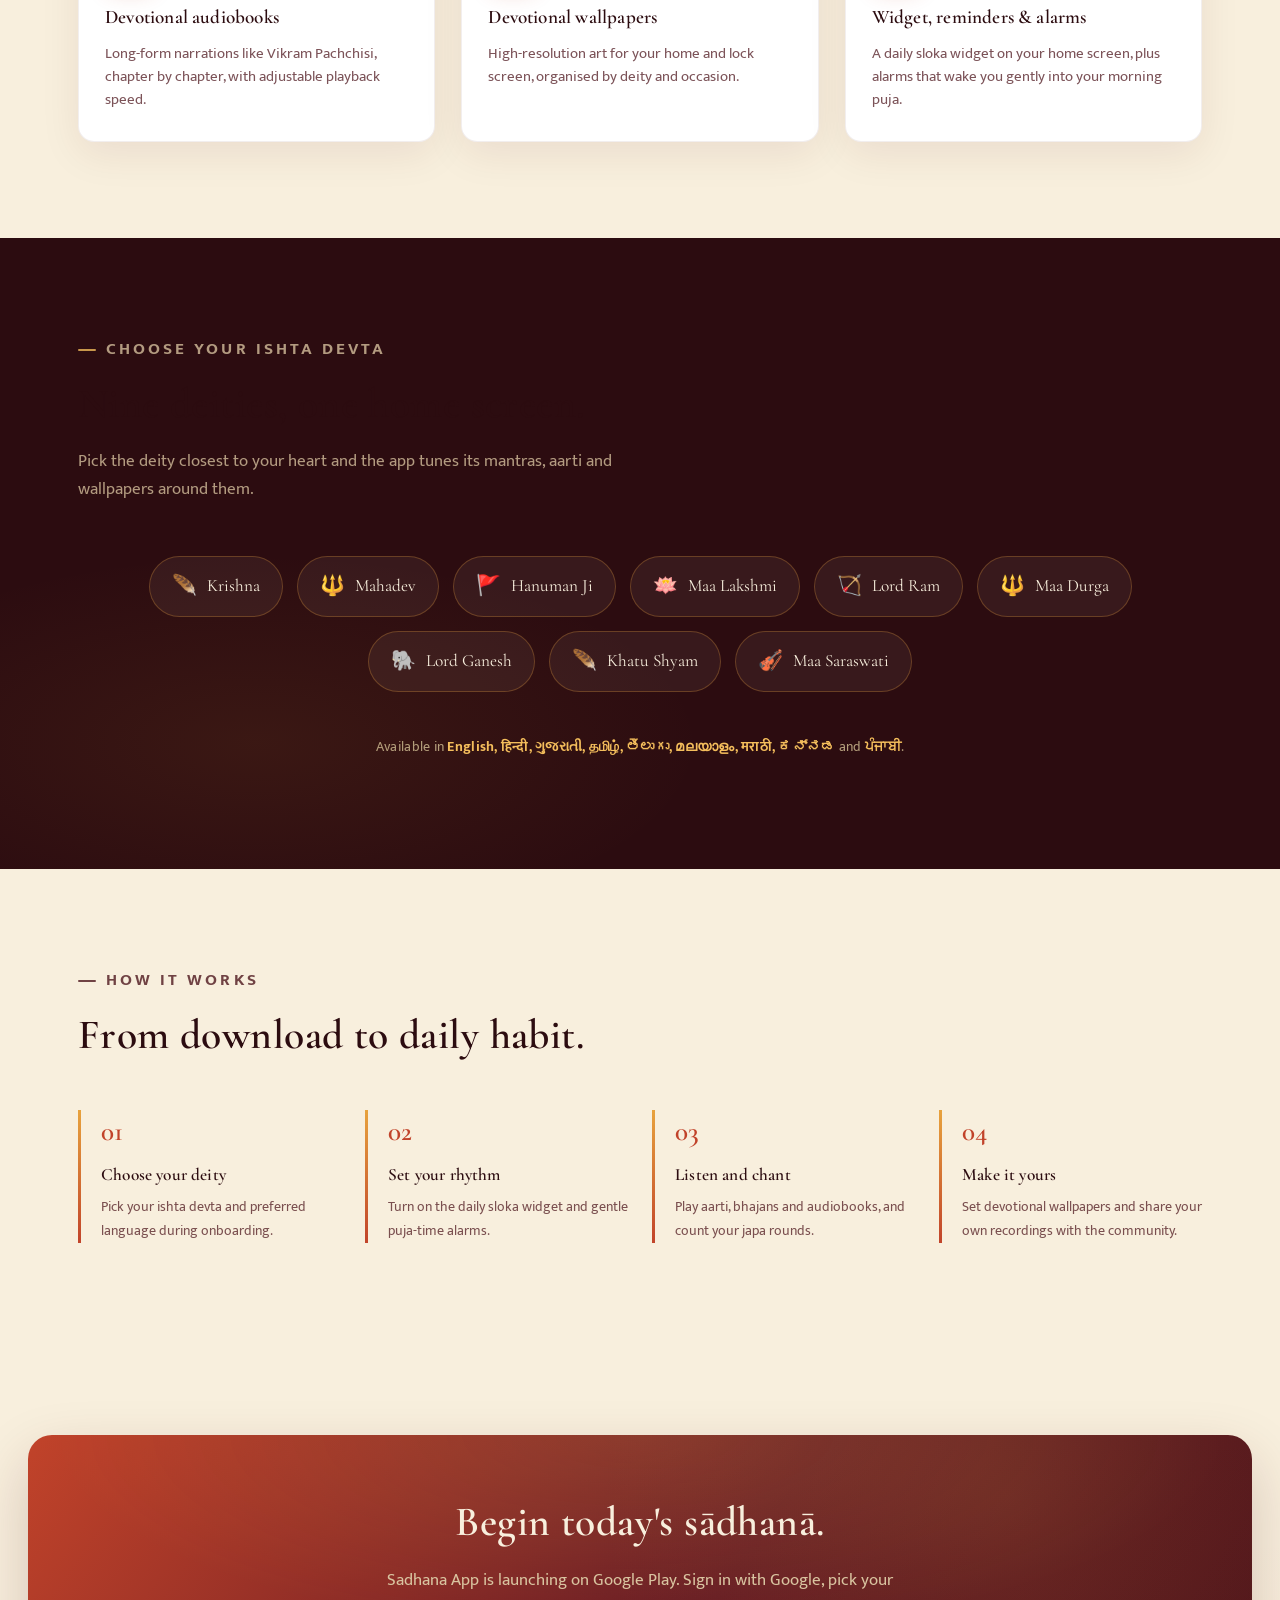
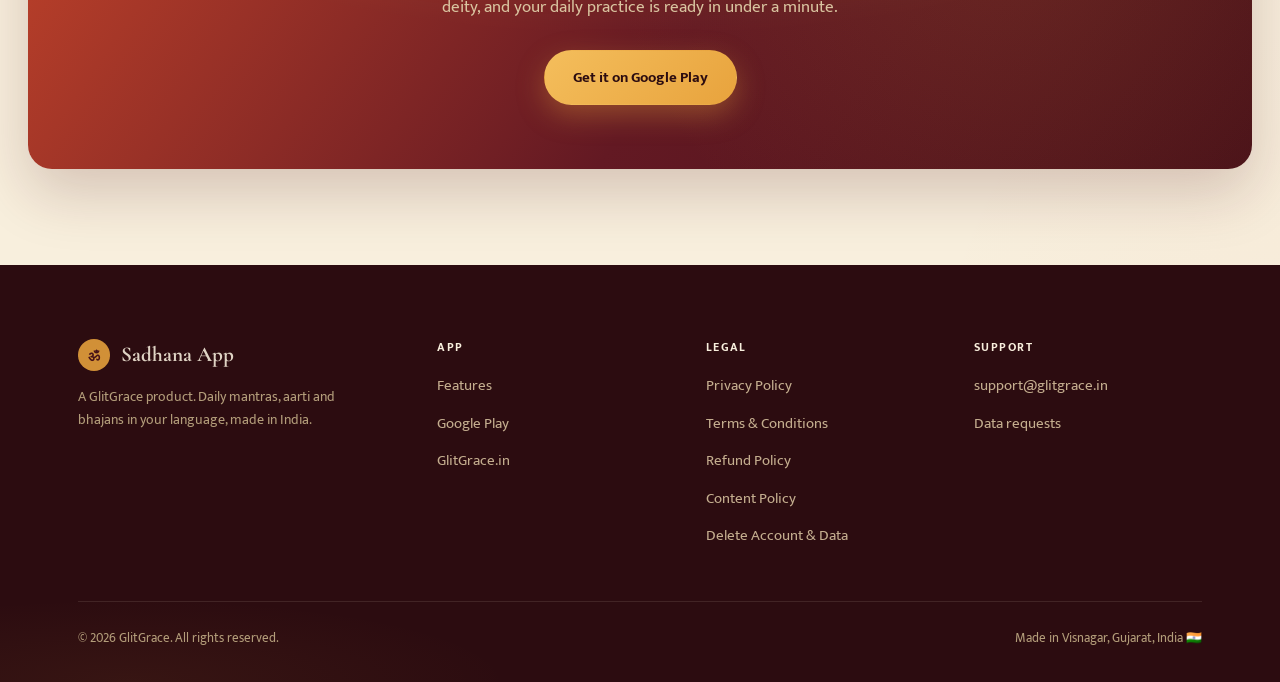
==== commit 0466d45d: "Add files via upload" ====
--- a/index.html
+++ b/index.html
@@ -3,8 +3,8 @@
 <head>
 <meta charset="UTF-8">
 <meta name="viewport" content="width=device-width, initial-scale=1.0">
-<title>Bhakti App — Daily Mantras, Aarti & Bhajans in Your Language | GlitGrace</title>
-<meta name="description" content="Bhakti App brings daily mantras, aarti, bhajans, devotional wallpapers and audiobooks to your phone in 9 Indian languages. By GlitGrace.">
+<title>Sadhana App — Daily Mantras, Aarti & Bhajans in Your Language | GlitGrace</title>
+<meta name="description" content="Sadhana App brings daily mantras, aarti, bhajans, devotional wallpapers and audiobooks to your phone in 9 Indian languages. By GlitGrace.">
 <link rel="icon" href="data:image/svg+xml,%3Csvg xmlns='http://www.w3.org/2000/svg' viewBox='0 0 64 64'%3E%3Ccircle cx='32' cy='32' r='32' fill='%234A1219'/%3E%3Ctext x='32' y='42' font-size='30' text-anchor='middle' fill='%23E8A33D'%3E%E0%A5%90%3C/text%3E%3C/svg%3E">
 <link rel="stylesheet" href="css/style.css">
 </head>
@@ -14,7 +14,7 @@
   <div class="wrap">
     <a href="index.html" class="brand">
       <svg viewBox="0 0 40 40" fill="none"><circle cx="20" cy="20" r="20" fill="#4A1219"/><text x="20" y="27" font-size="18" text-anchor="middle" fill="#E8A33D" font-family="Cormorant Garamond, serif">ॐ</text></svg>
-      <span>Bhakti App<span class="sub">by GlitGrace</span></span>
+      <span>Sadhana App<span class="sub">by GlitGrace</span></span>
     </a>
     <ul class="nav-links" id="navLinks">
       <li><a href="index.html" aria-current="page">Home</a></li>
@@ -22,6 +22,7 @@
       <li><a href="privacy-policy.html">Privacy</a></li>
       <li><a href="terms.html">Terms</a></li>
       <li><a href="refund-policy.html">Refunds</a></li>
+      <li><a href="content-policy.html">Content Policy</a></li>
       <li><a href="data-deletion.html">Delete Data</a></li>
       <li><a href="index.html#download" class="nav-cta">Get the App</a></li>
     </ul>
@@ -35,7 +36,7 @@
   <div class="wrap">
     <div class="hero-copy">
       <p class="eyebrow hero-eyebrow">Devotional companion</p>
-      <h1>Carry your <em>bhakti</em><br>wherever you go.</h1>
+      <h1>Carry your <em>sādhanā</em><br>wherever you go.</h1>
       <p class="lede">Mantras, aarti and bhajans in nine Indian languages, a daily sloka on your home screen, and a japa counter that never loses count — all in one calm, ad-light app.</p>
       <div class="hero-ctas">
         <a class="btn btn-primary" href="https://play.google.com/store/apps/details?id=com.yash.bhakti" id="download">
@@ -63,7 +64,7 @@
           <circle cx="100" cy="100" r="50"/>
         </g>
       </svg>
-      <div class="phone" role="img" aria-label="Bhakti App home screen showing deity selection and an audio player">
+      <div class="phone" role="img" aria-label="Sadhana App home screen showing deity selection and an audio player">
         <div class="phone-screen">
           <div class="phone-notch"></div>
           <div class="phone-head">
@@ -178,8 +179,8 @@
 
 <section id="download">
   <div class="cta-band">
-    <h2>Begin today's bhakti.</h2>
-    <p>Bhakti App is launching on Google Play. Sign in with Google, pick your deity, and your daily practice is ready in under a minute.</p>
+    <h2>Begin today's sādhanā.</h2>
+    <p>Sadhana App is launching on Google Play. Sign in with Google, pick your deity, and your daily practice is ready in under a minute.</p>
     <a class="btn btn-primary" href="https://play.google.com/store/apps/details?id=com.yash.bhakti">Get it on Google Play</a>
   </div>
 </section>
@@ -190,7 +191,7 @@
       <div class="footer-brand">
         <a href="index.html" class="brand">
           <svg viewBox="0 0 40 40" fill="none"><circle cx="20" cy="20" r="20" fill="#E8A33D"/><text x="20" y="27" font-size="18" text-anchor="middle" fill="#4A1219" font-family="Cormorant Garamond, serif">ॐ</text></svg>
-          <span>Bhakti App</span>
+          <span>Sadhana App</span>
         </a>
         <p>A GlitGrace product. Daily mantras, aarti and bhajans in your language, made in India.</p>
       </div>
@@ -208,6 +209,7 @@
           <li><a href="privacy-policy.html">Privacy Policy</a></li>
           <li><a href="terms.html">Terms & Conditions</a></li>
           <li><a href="refund-policy.html">Refund Policy</a></li>
+          <li><a href="content-policy.html">Content Policy</a></li>
           <li><a href="data-deletion.html">Delete Account & Data</a></li>
         </ul>
       </div>
--- a/css/style.css
+++ b/css/style.css
@@ -1,5 +1,5 @@
 /* =========================================================
-   Bhakti App — glitgrace.in/bhakti
+   Sadhana App — glitgrace.in/bhakti
    Design language: "temple at dusk" — oxblood + brass + marigold
    ========================================================= */
 
@@ -21,8 +21,12 @@
   --font-display: 'Cormorant Garamond', serif;
   --font-body: 'Mukta', system-ui, -apple-system, sans-serif;
 
-  --radius: 14px;
+  --radius: 16px;
+  --radius-lg: 24px;
   --max-w: 1180px;
+  --shadow-soft: 0 12px 40px rgba(74,18,25,.08);
+  --shadow-lift: 0 20px 50px rgba(74,18,25,.14);
+  --ease: cubic-bezier(.22,.68,0,1.2);
 }
 
 *{ box-sizing:border-box; }
@@ -31,15 +35,18 @@
 body{
   margin:0;
   background:var(--ivory);
+  background-image:
+    radial-gradient(ellipse 120% 80% at 50% -20%, rgba(232,163,61,.06), transparent 50%),
+    radial-gradient(ellipse 80% 50% at 100% 100%, rgba(193,67,42,.04), transparent 40%);
   color:var(--maroon-deep);
   font-family:var(--font-body);
   font-size:16px;
-  line-height:1.6;
+  line-height:1.65;
   -webkit-font-smoothing:antialiased;
 }
 
 img{ max-width:100%; display:block; }
-a{ color:inherit; text-decoration:none; }
+a{ color:inherit; text-decoration:none; transition:color .2s ease; }
 
 .wrap{ max-width:var(--max-w); margin:0 auto; padding:0 28px; }
 
@@ -50,18 +57,18 @@
   margin:0 0 .5em;
   letter-spacing:.01em;
 }
-h1{ font-size:clamp(2.4rem, 5vw, 3.6rem); line-height:1.08; }
-h2{ font-size:clamp(1.8rem, 3.4vw, 2.5rem); line-height:1.15; }
+h1{ font-size:clamp(2.5rem, 5.2vw, 3.8rem); line-height:1.06; }
+h2{ font-size:clamp(1.85rem, 3.5vw, 2.6rem); line-height:1.12; }
 h3{ font-size:1.35rem; }
 p{ margin:0 0 1em; }
 
 .eyebrow{
-  display:inline-flex; align-items:center; gap:8px;
-  font-family:var(--font-body); font-weight:700; font-size:.72rem;
-  letter-spacing:.16em; text-transform:uppercase; color:var(--vermillion);
+  display:inline-flex; align-items:center; gap:10px;
+  font-family:var(--font-body); font-weight:700; font-size:.7rem;
+  letter-spacing:.18em; text-transform:uppercase; color:var(--vermillion);
 }
 .eyebrow::before{
-  content:''; width:16px; height:1px; background:var(--vermillion);
+  content:''; width:18px; height:1.5px; background:currentColor; border-radius:1px;
 }
 
 /* ---------- focus / motion ---------- */
@@ -75,32 +82,38 @@
 /* ---------- nav ---------- */
 .site-nav{
   position:sticky; top:0; z-index:50;
-  background:rgba(248,239,221,.88);
-  backdrop-filter:blur(10px);
-  border-bottom:1px solid rgba(74,18,25,.1);
-}
-.site-nav .wrap{ display:flex; align-items:center; justify-content:space-between; height:72px; }
-.brand{ display:flex; align-items:center; gap:10px; font-family:var(--font-display); font-weight:700; font-size:1.3rem; color:var(--maroon-deep); }
-.brand svg{ width:30px; height:30px; }
-.brand .sub{ font-family:var(--font-body); font-weight:600; font-size:.6rem; letter-spacing:.14em; text-transform:uppercase; color:var(--vermillion); display:block; margin-top:1px; }
-.nav-links{ display:flex; align-items:center; gap:34px; list-style:none; margin:0; padding:0; }
-.nav-links a{ font-weight:600; font-size:.92rem; color:var(--maroon); position:relative; }
+  background:rgba(248,239,221,.9);
+  backdrop-filter:blur(14px) saturate(1.2);
+  -webkit-backdrop-filter:blur(14px) saturate(1.2);
+  border-bottom:1px solid rgba(74,18,25,.08);
+  box-shadow:0 1px 0 rgba(232,163,61,.08);
+}
+.site-nav .wrap{ display:flex; align-items:center; justify-content:space-between; height:74px; }
+.brand{ display:flex; align-items:center; gap:11px; font-family:var(--font-display); font-weight:700; font-size:1.32rem; color:var(--maroon-deep); }
+.brand svg{ width:32px; height:32px; transition:transform .35s var(--ease); }
+.brand:hover svg{ transform:rotate(-8deg) scale(1.05); }
+.brand .sub{ font-family:var(--font-body); font-weight:600; font-size:.58rem; letter-spacing:.16em; text-transform:uppercase; color:var(--vermillion); display:block; margin-top:2px; }
+.nav-links{ display:flex; align-items:center; gap:28px; list-style:none; margin:0; padding:0; }
+.nav-links a{ font-weight:600; font-size:.9rem; color:var(--maroon); position:relative; }
 .nav-links a::after{
-  content:''; position:absolute; left:0; right:0; bottom:-6px; height:2px; background:var(--marigold);
-  transform:scaleX(0); transform-origin:left; transition:transform .25s ease;
+  content:''; position:absolute; left:0; right:0; bottom:-5px; height:2px; background:linear-gradient(90deg,var(--marigold),var(--vermillion));
+  transform:scaleX(0); transform-origin:left; transition:transform .3s var(--ease); border-radius:1px;
 }
 .nav-links a:hover::after, .nav-links a[aria-current="page"]::after{ transform:scaleX(1); }
 .nav-cta{
-  background:var(--vermillion); color:var(--ivory) !important; padding:10px 20px; border-radius:999px;
-  font-weight:700; font-size:.88rem; box-shadow:0 6px 16px rgba(193,67,42,.28);
-  transition:transform .2s ease, box-shadow .2s ease;
-}
-.nav-cta:hover{ transform:translateY(-2px); box-shadow:0 10px 22px rgba(193,67,42,.36); }
+  background:linear-gradient(135deg,var(--vermillion),var(--vermillion-bright));
+  color:var(--ivory) !important; padding:10px 20px; border-radius:999px;
+  font-weight:700; font-size:.86rem;
+  box-shadow:0 6px 18px rgba(193,67,42,.3);
+  transition:transform .25s var(--ease), box-shadow .25s ease;
+}
+.nav-cta::after{ display:none !important; }
+.nav-cta:hover{ transform:translateY(-2px); box-shadow:0 12px 28px rgba(193,67,42,.4); }
 .nav-toggle{ display:none; background:none; border:0; cursor:pointer; padding:6px; }
-.nav-toggle span{ display:block; width:24px; height:2px; background:var(--maroon-deep); margin:5px 0; }
-
-@media (max-width:860px){
-  .nav-links{ position:fixed; inset:72px 0 0 0; background:var(--ivory); flex-direction:column; justify-content:flex-start; padding:36px 28px; gap:26px; transform:translateX(100%); transition:transform .3s ease; }
+.nav-toggle span{ display:block; width:24px; height:2px; background:var(--maroon-deep); margin:5px 0; border-radius:1px; transition:transform .25s ease; }
+
+@media (max-width:960px){
+  .nav-links{ position:fixed; inset:74px 0 0 0; background:var(--ivory); flex-direction:column; justify-content:flex-start; padding:40px 28px; gap:24px; transform:translateX(100%); transition:transform .35s var(--ease); box-shadow:-8px 0 30px rgba(74,18,25,.06); }
   .nav-links.open{ transform:translateX(0); }
   .nav-toggle{ display:block; }
 }
@@ -108,85 +121,99 @@
 /* ---------- hero ---------- */
 .hero{
   position:relative; overflow:hidden;
-  background:radial-gradient(120% 140% at 78% -10%, var(--maroon-mid) 0%, var(--maroon) 46%, var(--maroon-deep) 100%);
+  background:
+    radial-gradient(ellipse 90% 70% at 85% 10%, rgba(232,163,61,.18) 0%, transparent 55%),
+    radial-gradient(120% 140% at 78% -10%, var(--maroon-mid) 0%, var(--maroon) 46%, var(--maroon-deep) 100%);
   color:var(--ivory);
-  padding:76px 0 0;
+  padding:80px 0 0;
 }
 .hero .wrap{ display:grid; grid-template-columns:1.05fr .95fr; gap:56px; align-items:center; }
 .hero-eyebrow{ color:var(--marigold-bright); }
 .hero-eyebrow::before{ background:var(--marigold-bright); }
-.hero h1{ color:var(--ivory); }
+.hero h1{ color:var(--ivory); text-shadow:0 2px 24px rgba(0,0,0,.2); }
 .hero h1 em{ font-style:italic; color:var(--marigold-bright); }
-.hero .lede{ color:var(--sand); font-size:1.12rem; max-width:46ch; }
-.hero-ctas{ display:flex; flex-wrap:wrap; gap:14px; margin-top:28px; }
+.hero .lede{ color:var(--sand); font-size:1.14rem; max-width:46ch; line-height:1.7; }
+.hero-ctas{ display:flex; flex-wrap:wrap; gap:14px; margin-top:30px; }
 .btn{
-  display:inline-flex; align-items:center; gap:10px; padding:13px 26px; border-radius:999px;
+  display:inline-flex; align-items:center; gap:10px; padding:14px 28px; border-radius:999px;
   font-weight:700; font-size:.96rem; border:1px solid transparent; cursor:pointer;
-  transition:transform .2s ease, box-shadow .2s ease, background .2s ease;
-}
-.btn-primary{ background:var(--marigold); color:var(--maroon-deep); box-shadow:0 10px 24px rgba(232,163,61,.32); }
-.btn-primary:hover{ transform:translateY(-2px); background:var(--marigold-bright); }
+  transition:transform .25s var(--ease), box-shadow .25s ease, background .2s ease, border-color .2s ease;
+}
+.btn-primary{
+  background:linear-gradient(135deg,var(--marigold-bright),var(--marigold));
+  color:var(--maroon-deep);
+  box-shadow:0 10px 28px rgba(232,163,61,.35);
+}
+.btn-primary:hover{ transform:translateY(-3px); box-shadow:0 16px 36px rgba(232,163,61,.45); }
 .btn-ghost{ background:transparent; border-color:rgba(248,239,221,.35); color:var(--ivory); }
-.btn-ghost:hover{ border-color:var(--ivory); transform:translateY(-2px); }
-.hero-note{ margin-top:14px; font-size:.82rem; color:var(--sand-dim); }
-
-.hero-stats{ display:flex; gap:34px; margin-top:40px; padding-top:26px; border-top:1px solid rgba(248,239,221,.14); }
-.hero-stats div strong{ display:block; font-family:var(--font-display); font-size:1.6rem; color:var(--marigold-bright); }
-.hero-stats div span{ font-size:.78rem; color:var(--sand-dim); }
+.btn-ghost:hover{ border-color:var(--ivory); transform:translateY(-2px); background:rgba(248,239,221,.06); }
+.hero-note{ margin-top:16px; font-size:.82rem; color:var(--sand-dim); letter-spacing:.02em; }
+
+.hero-stats{ display:flex; gap:36px; margin-top:42px; padding-top:28px; border-top:1px solid rgba(248,239,221,.12); }
+.hero-stats div strong{ display:block; font-family:var(--font-display); font-size:1.7rem; color:var(--marigold-bright); font-weight:600; }
+.hero-stats div span{ font-size:.78rem; color:var(--sand-dim); letter-spacing:.02em; }
 
 /* phone mockup */
 .phone-stage{ position:relative; display:flex; justify-content:center; align-items:flex-end; height:100%; padding-top:20px;}
 .phone-glow{
-  position:absolute; width:420px; height:420px; border-radius:50%;
-  background:radial-gradient(circle, rgba(232,163,61,.30) 0%, rgba(232,163,61,0) 70%);
-  top:8%; left:50%; transform:translateX(-50%);
+  position:absolute; width:440px; height:440px; border-radius:50%;
+  background:radial-gradient(circle, rgba(232,163,61,.32) 0%, rgba(232,163,61,0) 68%);
+  top:6%; left:50%; transform:translateX(-50%);
+  filter:blur(2px);
 }
 .mandala{
-  position:absolute; width:520px; height:520px; top:2%; left:50%; transform:translateX(-50%);
-  animation:spin 90s linear infinite;
-  opacity:.5;
+  position:absolute; width:540px; height:540px; top:0; left:50%; transform:translateX(-50%);
+  animation:spin 100s linear infinite;
+  opacity:.45;
 }
 @keyframes spin{ to{ transform:translateX(-50%) rotate(360deg); } }
 
 .phone{
-  position:relative; width:262px; border-radius:34px; padding:10px;
-  background:linear-gradient(160deg,#2a2a2a,#111);
-  box-shadow:0 30px 60px rgba(0,0,0,.45), 0 0 0 1px rgba(255,255,255,.05);
+  position:relative; width:268px; border-radius:36px; padding:11px;
+  background:linear-gradient(160deg,#2e2e2e,#0e0e0e);
+  box-shadow:
+    0 40px 80px rgba(0,0,0,.5),
+    0 0 0 1px rgba(255,255,255,.06),
+    inset 0 1px 0 rgba(255,255,255,.08);
 }
 .phone-screen{
-  border-radius:26px; overflow:hidden; background:linear-gradient(180deg,#3A0F14,#1c0709);
+  border-radius:28px; overflow:hidden;
+  background:linear-gradient(180deg,#3A0F14 0%, #1c0709 100%);
   aspect-ratio:9/19.5; position:relative; display:flex; flex-direction:column;
 }
-.phone-notch{ position:absolute; top:8px; left:50%; transform:translateX(-50%); width:64px; height:16px; background:#000; border-radius:10px; }
-.phone-head{ padding:34px 16px 10px; text-align:center; }
-.phone-head .om{ font-family:var(--font-display); color:var(--marigold-bright); font-size:1.6rem; }
-.phone-head small{ color:var(--sand-dim); font-size:.62rem; letter-spacing:.12em; text-transform:uppercase; }
-.deity-grid{ display:grid; grid-template-columns:repeat(3,1fr); gap:8px; padding:6px 14px; flex:1; }
+.phone-notch{ position:absolute; top:9px; left:50%; transform:translateX(-50%); width:68px; height:18px; background:#000; border-radius:12px; z-index:2; }
+.phone-head{ padding:36px 16px 12px; text-align:center; }
+.phone-head .om{ font-family:var(--font-display); color:var(--marigold-bright); font-size:1.7rem; text-shadow:0 0 20px rgba(232,163,61,.4); }
+.phone-head small{ color:var(--sand-dim); font-size:.62rem; letter-spacing:.14em; text-transform:uppercase; }
+.deity-grid{ display:grid; grid-template-columns:repeat(3,1fr); gap:9px; padding:6px 14px; flex:1; }
 .deity-chip{
-  aspect-ratio:1; border-radius:14px; display:flex; align-items:center; justify-content:center;
-  font-size:1.3rem; background:rgba(248,239,221,.06); border:1px solid rgba(232,163,61,.22);
+  aspect-ratio:1; border-radius:15px; display:flex; align-items:center; justify-content:center;
+  font-size:1.35rem; background:rgba(248,239,221,.07); border:1px solid rgba(232,163,61,.25);
+  transition:background .2s ease, border-color .2s ease;
 }
 .phone-player{
-  margin:8px 14px 16px; padding:10px 12px; border-radius:16px; background:rgba(248,239,221,.07);
-  display:flex; align-items:center; gap:10px; border:1px solid rgba(232,163,61,.2);
-}
-.phone-disc{ width:30px; height:30px; border-radius:50%; background:conic-gradient(var(--marigold),var(--vermillion),var(--marigold)); animation:spin 6s linear infinite; flex:none; }
+  margin:8px 14px 18px; padding:11px 13px; border-radius:18px; background:rgba(248,239,221,.08);
+  display:flex; align-items:center; gap:11px; border:1px solid rgba(232,163,61,.22);
+  box-shadow:0 4px 16px rgba(0,0,0,.2);
+}
+.phone-disc{ width:32px; height:32px; border-radius:50%; background:conic-gradient(var(--marigold),var(--vermillion),var(--marigold)); animation:spin 5s linear infinite; flex:none; box-shadow:0 0 12px rgba(232,163,61,.4); }
 .phone-player .meta{ flex:1; min-width:0; }
-.phone-player .meta b{ display:block; font-size:.74rem; color:var(--ivory); }
+.phone-player .meta b{ display:block; font-size:.76rem; color:var(--ivory); }
 .phone-player .meta span{ font-size:.64rem; color:var(--sand-dim); }
 
 /* diya row — signature element */
 .diya-row{
-  display:flex; justify-content:center; gap:26px; padding:30px 0 6px; margin-top:44px;
-  border-top:1px solid rgba(248,239,221,.12);
-}
-.diya{ position:relative; width:30px; }
+  display:flex; justify-content:center; gap:28px; padding:32px 0 8px; margin-top:48px;
+  border-top:1px solid rgba(248,239,221,.1);
+}
+.diya{ position:relative; width:32px; }
 .diya .flame{
-  width:7px; height:14px; margin:0 auto; border-radius:50% 50% 50% 50% / 60% 60% 40% 40%;
-  background:linear-gradient(180deg,#fff4cf,var(--marigold-bright) 45%, var(--vermillion) 100%);
-  filter:blur(.2px);
+  width:8px; height:15px; margin:0 auto; border-radius:50% 50% 50% 50% / 60% 60% 40% 40%;
+  background:linear-gradient(180deg,#fff8e0,var(--marigold-bright) 40%, var(--vermillion) 100%);
+  filter:blur(.15px);
   animation:flicker 2.6s ease-in-out infinite;
   transform-origin:bottom center;
+  box-shadow:0 0 10px rgba(244,190,92,.5);
 }
 .diya:nth-child(2n) .flame{ animation-duration:3.1s; animation-delay:.4s; }
 .diya:nth-child(3n) .flame{ animation-duration:2.2s; animation-delay:.9s; }
@@ -196,73 +223,116 @@
   55%{ transform:scaleY(.9) rotate(2deg); opacity:1; }
   80%{ transform:scaleY(1.05) rotate(-1deg); opacity:.95; }
 }
-.diya .bowl{ width:30px; height:12px; margin-top:2px; background:linear-gradient(180deg,var(--brass),#7c631a); border-radius:0 0 16px 16px; }
+.diya .bowl{ width:32px; height:13px; margin-top:2px; background:linear-gradient(180deg,var(--brass),#7c631a); border-radius:0 0 18px 18px; box-shadow:0 2px 6px rgba(0,0,0,.25); }
 
 /* scalloped divider (garland) */
-.scallop{ height:22px; width:100%; background-repeat:repeat-x; background-size:28px 22px; }
-.scallop-down{ background-image:radial-gradient(circle at 14px 0, transparent 13px, var(--ivory) 13.5px); }
-.scallop-up-from-hero{ background-image:radial-gradient(circle at 14px 22px, transparent 13px, var(--maroon-deep) 13.5px); }
+.scallop{ height:24px; width:100%; background-repeat:repeat-x; background-size:30px 24px; }
+.scallop-down{ background-image:radial-gradient(circle at 15px 0, transparent 14px, var(--ivory) 14.5px); }
+.scallop-up-from-hero{ background-image:radial-gradient(circle at 15px 24px, transparent 14px, var(--maroon-deep) 14.5px); }
 
 /* ---------- sections ---------- */
-section{ padding:88px 0; }
-.section-head{ max-width:62ch; margin-bottom:48px; }
-.section-head p{ color:var(--maroon); opacity:.75; font-size:1.05rem; }
-
-.features{ background:var(--ivory); }
-.feature-grid{ display:grid; grid-template-columns:repeat(3,1fr); gap:24px; }
+section{ padding:96px 0; }
+.section-head{ max-width:64ch; margin-bottom:52px; }
+.section-head p{ color:var(--maroon); opacity:.78; font-size:1.06rem; }
+
+.features{ background:transparent; }
+.feature-grid{ display:grid; grid-template-columns:repeat(3,1fr); gap:26px; }
 .feature-card{
-  background:#fff; border:1px solid rgba(74,18,25,.08); border-radius:var(--radius);
-  padding:28px 24px; transition:transform .25s ease, box-shadow .25s ease, border-color .25s ease;
-}
-.feature-card:hover{ transform:translateY(-4px); box-shadow:0 18px 34px rgba(74,18,25,.1); border-color:rgba(232,163,61,.4); }
+  background:#fff;
+  border:1px solid rgba(74,18,25,.07);
+  border-radius:var(--radius);
+  padding:30px 26px;
+  transition:transform .35s var(--ease), box-shadow .35s ease, border-color .3s ease;
+  box-shadow:var(--shadow-soft);
+}
+.feature-card:hover{
+  transform:translateY(-6px);
+  box-shadow:var(--shadow-lift);
+  border-color:rgba(232,163,61,.45);
+}
 .feature-icon{
-  width:46px; height:46px; border-radius:12px; display:flex; align-items:center; justify-content:center;
-  background:linear-gradient(150deg,var(--marigold),var(--vermillion)); font-size:1.3rem; margin-bottom:16px; color:#fff;
-}
-.feature-card h3{ margin-bottom:8px; font-size:1.18rem; }
-.feature-card p{ color:var(--maroon); opacity:.72; font-size:.92rem; margin:0; }
+  width:50px; height:50px; border-radius:14px; display:flex; align-items:center; justify-content:center;
+  background:linear-gradient(145deg,var(--marigold),var(--vermillion));
+  font-size:1.35rem; margin-bottom:18px; color:#fff;
+  box-shadow:0 8px 20px rgba(193,67,42,.25);
+}
+.feature-card h3{ margin-bottom:8px; font-size:1.2rem; }
+.feature-card p{ color:var(--maroon); opacity:.72; font-size:.93rem; margin:0; line-height:1.55; }
 
 /* deities garland */
-.deities{ background:var(--maroon-deep); color:var(--ivory); position:relative; }
+.deities{
+  background:
+    radial-gradient(ellipse 70% 60% at 20% 80%, rgba(232,163,61,.08), transparent 50%),
+    var(--maroon-deep);
+  color:var(--ivory); position:relative;
+}
 .deities .section-head p{ color:var(--sand); }
 .deities .eyebrow{ color:var(--marigold-bright); }
 .deities .eyebrow::before{ background:var(--marigold-bright); }
-.deity-list{ display:flex; flex-wrap:wrap; gap:16px; justify-content:center; }
+.deity-list{ display:flex; flex-wrap:wrap; gap:14px; justify-content:center; }
 .deity-pill{
-  display:flex; align-items:center; gap:10px; padding:12px 20px; border-radius:999px;
-  background:rgba(248,239,221,.06); border:1px solid rgba(232,163,61,.25); font-family:var(--font-display); font-size:1.05rem;
-}
-.deity-pill .glyph{ font-size:1.2rem; }
-.lang-strip{ margin-top:40px; text-align:center; color:var(--sand-dim); font-size:.85rem; letter-spacing:.02em; }
+  display:flex; align-items:center; gap:10px; padding:13px 22px; border-radius:999px;
+  background:rgba(248,239,221,.06); border:1px solid rgba(232,163,61,.28);
+  font-family:var(--font-display); font-size:1.08rem;
+  transition:background .25s ease, border-color .25s ease, transform .25s var(--ease);
+}
+.deity-pill:hover{
+  background:rgba(248,239,221,.12);
+  border-color:rgba(232,163,61,.5);
+  transform:translateY(-2px);
+}
+.deity-pill .glyph{ font-size:1.25rem; }
+.lang-strip{ margin-top:44px; text-align:center; color:var(--sand-dim); font-size:.86rem; letter-spacing:.02em; }
 .lang-strip b{ color:var(--marigold-bright); }
 
 /* how it works */
-.steps{ display:grid; grid-template-columns:repeat(4,1fr); gap:22px; }
-.step{ border-left:2px solid var(--marigold); padding-left:18px; }
-.step .num{ font-family:var(--font-display); color:var(--vermillion); font-size:1.6rem; display:block; margin-bottom:6px; }
-.step h3{ font-size:1.05rem; margin-bottom:6px; }
-.step p{ color:var(--maroon); opacity:.7; font-size:.9rem; margin:0; }
+.steps{ display:grid; grid-template-columns:repeat(4,1fr); gap:24px; }
+.step{
+  border-left:3px solid transparent;
+  border-image:linear-gradient(180deg,var(--marigold),var(--vermillion)) 1;
+  padding-left:20px;
+  transition:transform .25s var(--ease);
+}
+.step:hover{ transform:translateX(4px); }
+.step .num{ font-family:var(--font-display); color:var(--vermillion); font-size:1.7rem; display:block; margin-bottom:6px; font-weight:600; }
+.step h3{ font-size:1.08rem; margin-bottom:6px; }
+.step p{ color:var(--maroon); opacity:.72; font-size:.9rem; margin:0; }
 
 /* cta band */
 .cta-band{
-  background:linear-gradient(120deg, var(--vermillion), var(--maroon-mid));
-  color:var(--ivory); border-radius:26px; padding:56px; text-align:center;
+  background:
+    radial-gradient(ellipse 80% 100% at 50% 0%, rgba(244,190,92,.15), transparent 60%),
+    linear-gradient(125deg, var(--vermillion) 0%, var(--maroon-mid) 55%, var(--maroon) 100%);
+  color:var(--ivory); border-radius:var(--radius-lg); padding:64px 48px; text-align:center;
   margin:0 28px;
-}
-.cta-band h2{ color:var(--ivory); }
-.cta-band p{ color:var(--sand); max-width:52ch; margin:0 auto 26px; }
+  box-shadow:0 24px 60px rgba(74,18,25,.2);
+  position:relative; overflow:hidden;
+}
+.cta-band::before{
+  content:''; position:absolute; inset:0;
+  background:radial-gradient(circle at 80% 20%, rgba(232,163,61,.12), transparent 40%);
+  pointer-events:none;
+}
+.cta-band h2{ color:var(--ivory); position:relative; }
+.cta-band p{ color:var(--sand); max-width:52ch; margin:0 auto 28px; position:relative; font-size:1.05rem; }
+.cta-band .btn{ position:relative; }
 
 /* ---------- footer ---------- */
-footer{ background:var(--maroon-deep); color:var(--sand); padding:64px 0 28px; }
-.footer-grid{ display:grid; grid-template-columns:1.4fr 1fr 1fr 1fr; gap:40px; margin-bottom:48px; }
+footer{
+  background:
+    radial-gradient(ellipse 60% 40% at 10% 100%, rgba(232,163,61,.06), transparent 50%),
+    var(--maroon-deep);
+  color:var(--sand); padding:72px 0 32px;
+}
+.footer-grid{ display:grid; grid-template-columns:1.4fr 1fr 1fr 1fr; gap:40px; margin-bottom:52px; }
 .footer-brand .brand{ color:var(--ivory); }
-.footer-brand p{ color:var(--sand-dim); font-size:.9rem; margin-top:12px; max-width:32ch; }
-footer h4{ color:var(--ivory); font-family:var(--font-body); font-size:.78rem; letter-spacing:.1em; text-transform:uppercase; margin-bottom:16px; }
-footer ul{ list-style:none; margin:0; padding:0; display:flex; flex-direction:column; gap:10px; }
-footer a{ color:var(--sand); font-size:.92rem; opacity:.85; }
+.footer-brand p{ color:var(--sand-dim); font-size:.9rem; margin-top:14px; max-width:34ch; line-height:1.55; }
+footer h4{ color:var(--ivory); font-family:var(--font-body); font-size:.76rem; letter-spacing:.12em; text-transform:uppercase; margin-bottom:16px; font-weight:700; }
+footer ul{ list-style:none; margin:0; padding:0; display:flex; flex-direction:column; gap:11px; }
+footer a{ color:var(--sand); font-size:.92rem; opacity:.88; }
 footer a:hover{ color:var(--marigold-bright); opacity:1; }
 .footer-bottom{
-  border-top:1px solid rgba(248,239,221,.1); padding-top:24px; display:flex; justify-content:space-between;
+  border-top:1px solid rgba(248,239,221,.1); padding-top:26px; display:flex; justify-content:space-between;
   flex-wrap:wrap; gap:12px; font-size:.8rem; color:var(--sand-dim);
 }
 
@@ -272,46 +342,72 @@
   .feature-grid{ grid-template-columns:repeat(2,1fr); }
   .steps{ grid-template-columns:repeat(2,1fr); }
   .footer-grid{ grid-template-columns:1fr 1fr; }
-  .cta-band{ margin:0 16px; padding:40px 24px; }
+  .cta-band{ margin:0 16px; padding:48px 28px; }
 }
 @media (max-width:560px){
   .feature-grid{ grid-template-columns:1fr; }
   .steps{ grid-template-columns:1fr; }
   .footer-grid{ grid-template-columns:1fr; }
   .hero-stats{ flex-wrap:wrap; gap:22px; }
+  .nav-links{ gap:20px; }
 }
 
 /* ---------- legal pages ---------- */
 .legal-hero{
-  background:linear-gradient(160deg,var(--maroon) 0%, var(--maroon-deep) 100%);
-  color:var(--ivory); padding:64px 0 46px;
+  background:
+    radial-gradient(ellipse 70% 80% at 90% 20%, rgba(232,163,61,.12), transparent 50%),
+    linear-gradient(160deg,var(--maroon) 0%, var(--maroon-deep) 100%);
+  color:var(--ivory); padding:72px 0 52px;
+  position:relative;
 }
 .legal-hero .eyebrow{ color:var(--marigold-bright); }
 .legal-hero .eyebrow::before{ background:var(--marigold-bright); }
-.legal-hero h1{ color:var(--ivory); margin-bottom:10px; }
+.legal-hero h1{ color:var(--ivory); margin-bottom:12px; }
 .legal-hero .meta{ color:var(--sand-dim); font-size:.88rem; }
-
-.legal-body{ padding:56px 0 90px; }
-.legal-layout{ display:grid; grid-template-columns:250px 1fr; gap:56px; align-items:flex-start; }
-.legal-toc{ position:sticky; top:96px; border-left:2px solid rgba(74,18,25,.12); padding-left:18px; }
-.legal-toc a{ display:block; font-size:.86rem; color:var(--maroon); opacity:.7; padding:6px 0; }
-.legal-toc a:hover{ opacity:1; color:var(--vermillion); }
-.legal-content h2{ margin-top:2.2em; font-size:1.5rem; scroll-margin-top:96px; }
+.legal-hero .meta code{
+  background:rgba(248,239,221,.1); padding:2px 8px; border-radius:6px;
+  font-size:.82rem; color:var(--marigold-bright);
+}
+
+.legal-body{ padding:60px 0 100px; }
+.legal-layout{ display:grid; grid-template-columns:240px 1fr; gap:56px; align-items:flex-start; }
+.legal-toc{
+  position:sticky; top:100px;
+  border-left:2px solid rgba(74,18,25,.1);
+  padding-left:20px;
+}
+.legal-toc a{
+  display:block; font-size:.86rem; color:var(--maroon); opacity:.65;
+  padding:7px 0; transition:opacity .2s ease, color .2s ease, padding-left .2s ease;
+}
+.legal-toc a:hover{ opacity:1; color:var(--vermillion); padding-left:4px; }
+.legal-content h2{ margin-top:2.4em; font-size:1.55rem; scroll-margin-top:100px; }
 .legal-content h2:first-child{ margin-top:0; }
-.legal-content h3{ font-size:1.1rem; margin-top:1.6em; }
-.legal-content p, .legal-content li{ color:var(--maroon-deep); opacity:.85; font-size:.98rem; }
-.legal-content ul, .legal-content ol{ padding-left:1.3em; }
-.legal-content li{ margin-bottom:.5em; }
+.legal-content h3{ font-size:1.12rem; margin-top:1.7em; }
+.legal-content p, .legal-content li{ color:var(--maroon-deep); opacity:.88; font-size:.98rem; }
+.legal-content a{ color:var(--vermillion); font-weight:600; border-bottom:1px solid transparent; transition:border-color .2s ease; }
+.legal-content a:hover{ border-bottom-color:var(--vermillion); }
+.legal-content ul, .legal-content ol{ padding-left:1.35em; }
+.legal-content li{ margin-bottom:.55em; }
 .legal-callout{
-  background:#fff; border:1px solid rgba(232,163,61,.35); border-left:4px solid var(--marigold);
-  border-radius:10px; padding:18px 22px; margin:1.6em 0; font-size:.94rem;
+  background:linear-gradient(135deg,#fff 0%, #fffbf5 100%);
+  border:1px solid rgba(232,163,61,.35);
+  border-left:4px solid var(--marigold);
+  border-radius:12px; padding:20px 24px; margin:1.7em 0; font-size:.95rem;
+  box-shadow:0 6px 20px rgba(74,18,25,.04);
 }
 .legal-callout strong{ color:var(--vermillion); }
-.legal-content table{ width:100%; border-collapse:collapse; margin:1.4em 0; font-size:.92rem; }
-.legal-content th, .legal-content td{ text-align:left; padding:10px 12px; border-bottom:1px solid rgba(74,18,25,.12); }
-.legal-content th{ color:var(--vermillion); font-family:var(--font-body); text-transform:uppercase; font-size:.72rem; letter-spacing:.08em; }
+.legal-content table{ width:100%; border-collapse:collapse; margin:1.5em 0; font-size:.92rem; }
+.legal-content th, .legal-content td{ text-align:left; padding:12px 14px; border-bottom:1px solid rgba(74,18,25,.1); }
+.legal-content th{ color:var(--vermillion); font-family:var(--font-body); text-transform:uppercase; font-size:.7rem; letter-spacing:.1em; font-weight:700; }
+.legal-content .btn{ margin-top:4px; }
 
 @media (max-width:860px){
   .legal-layout{ grid-template-columns:1fr; }
-  .legal-toc{ position:static; border-left:none; padding-left:0; border-top:2px solid rgba(74,18,25,.12); padding-top:14px; display:flex; flex-wrap:wrap; gap:4px 18px; }
-}
+  .legal-toc{
+    position:static; border-left:none; padding-left:0;
+    border-top:2px solid rgba(74,18,25,.1); padding-top:16px;
+    display:flex; flex-wrap:wrap; gap:6px 20px; margin-bottom:8px;
+  }
+  .legal-toc a:hover{ padding-left:0; }
+}
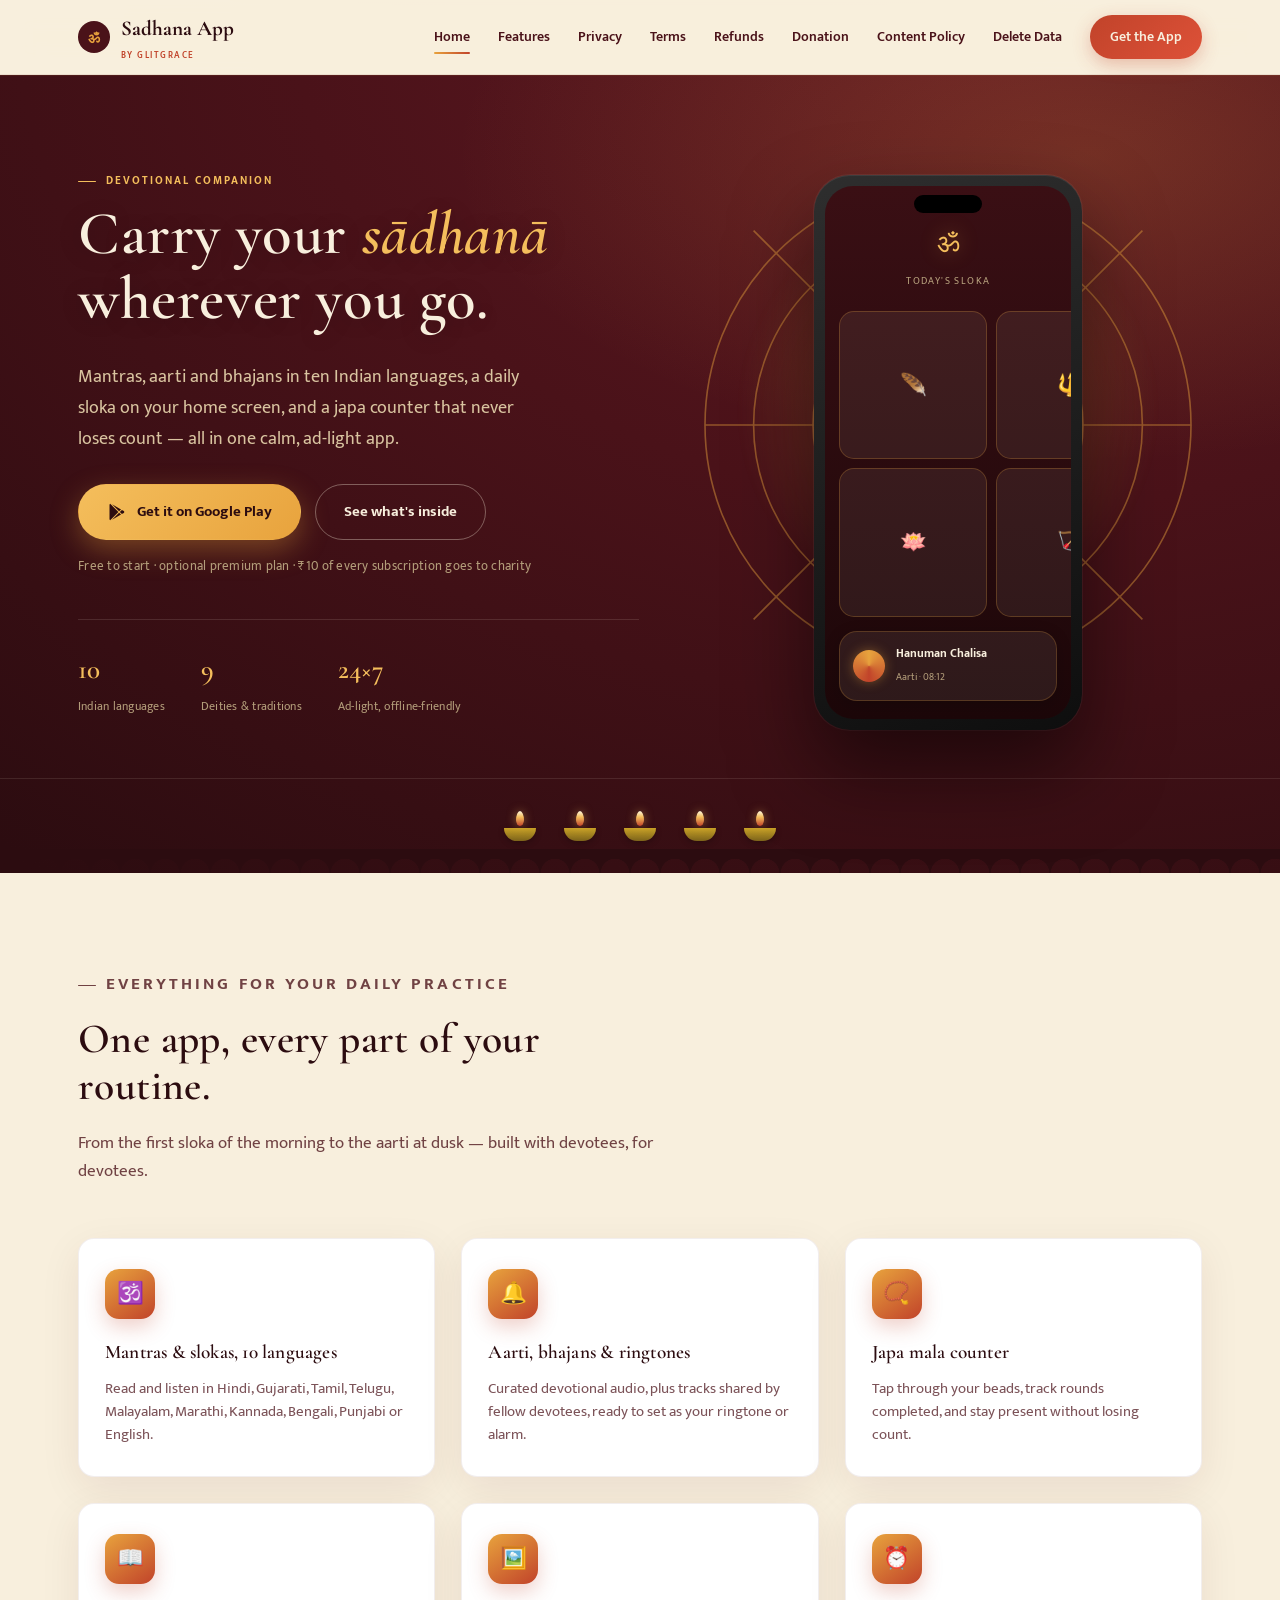
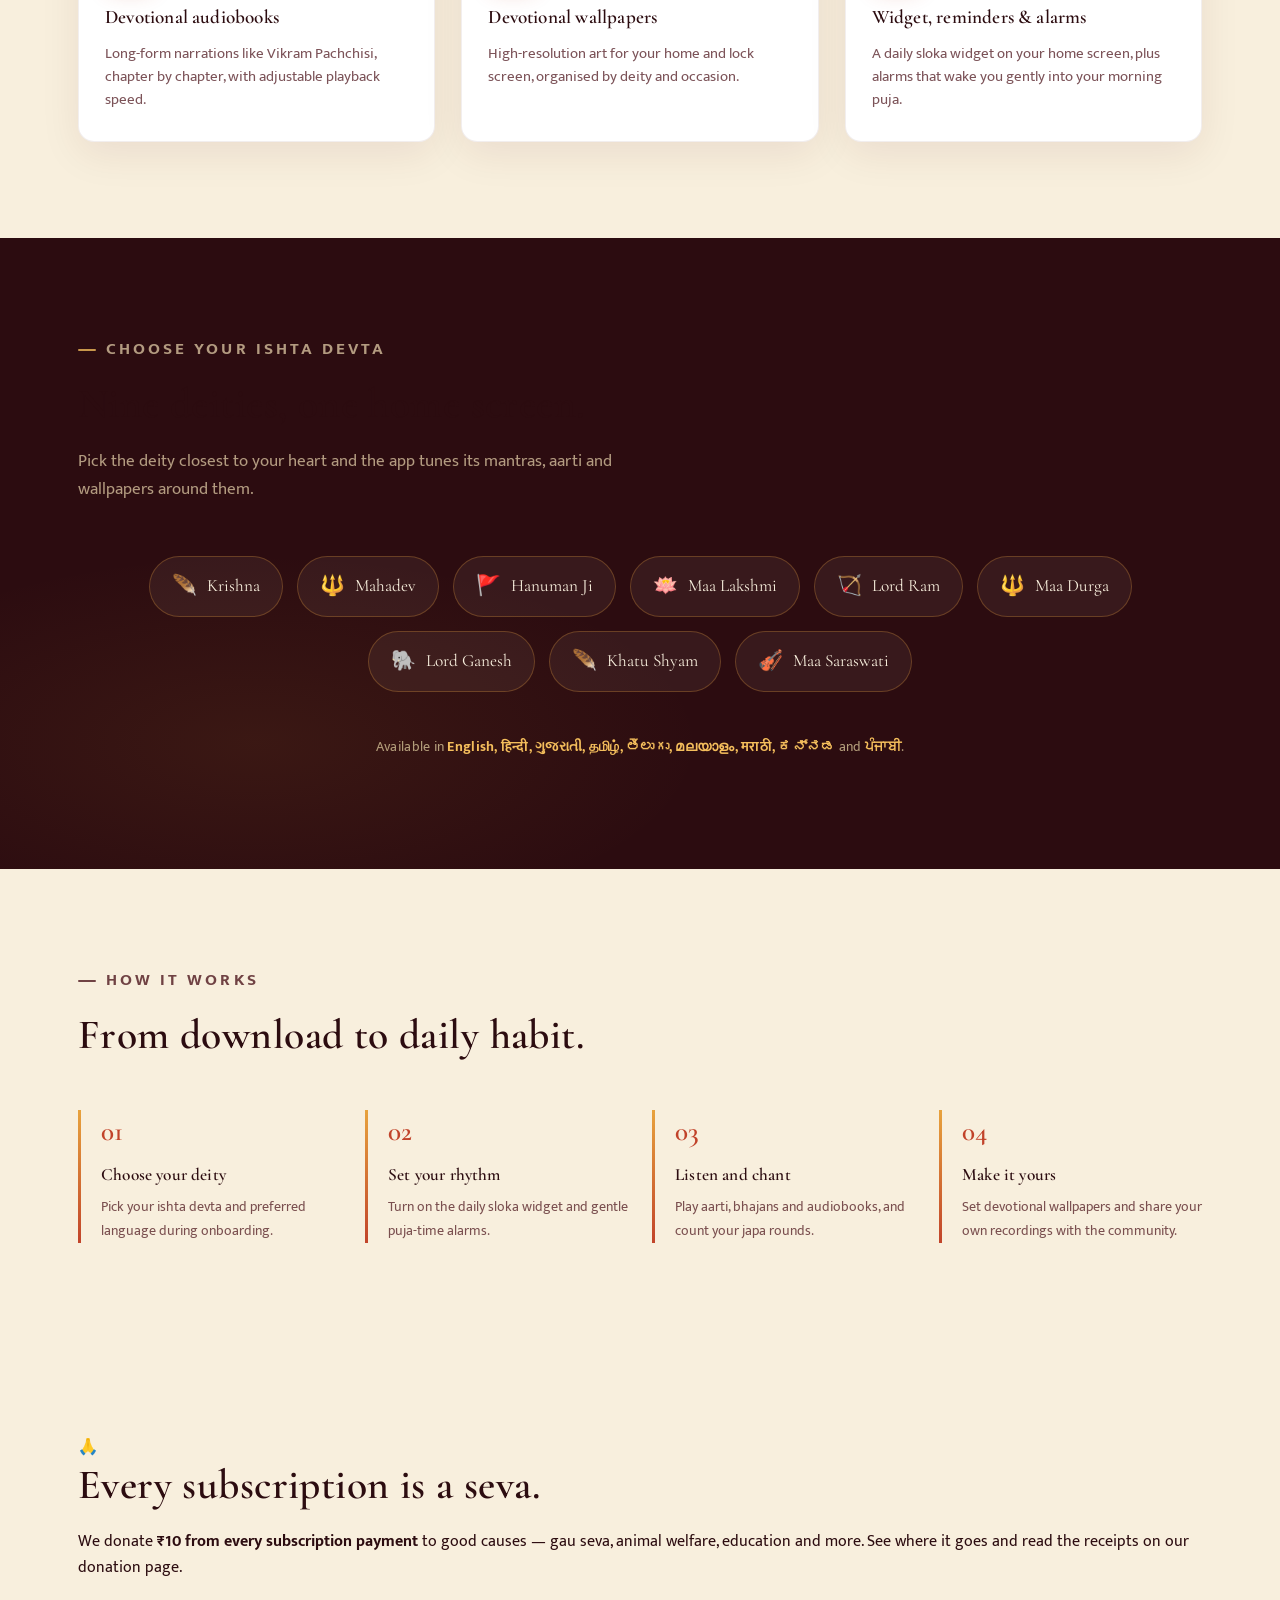
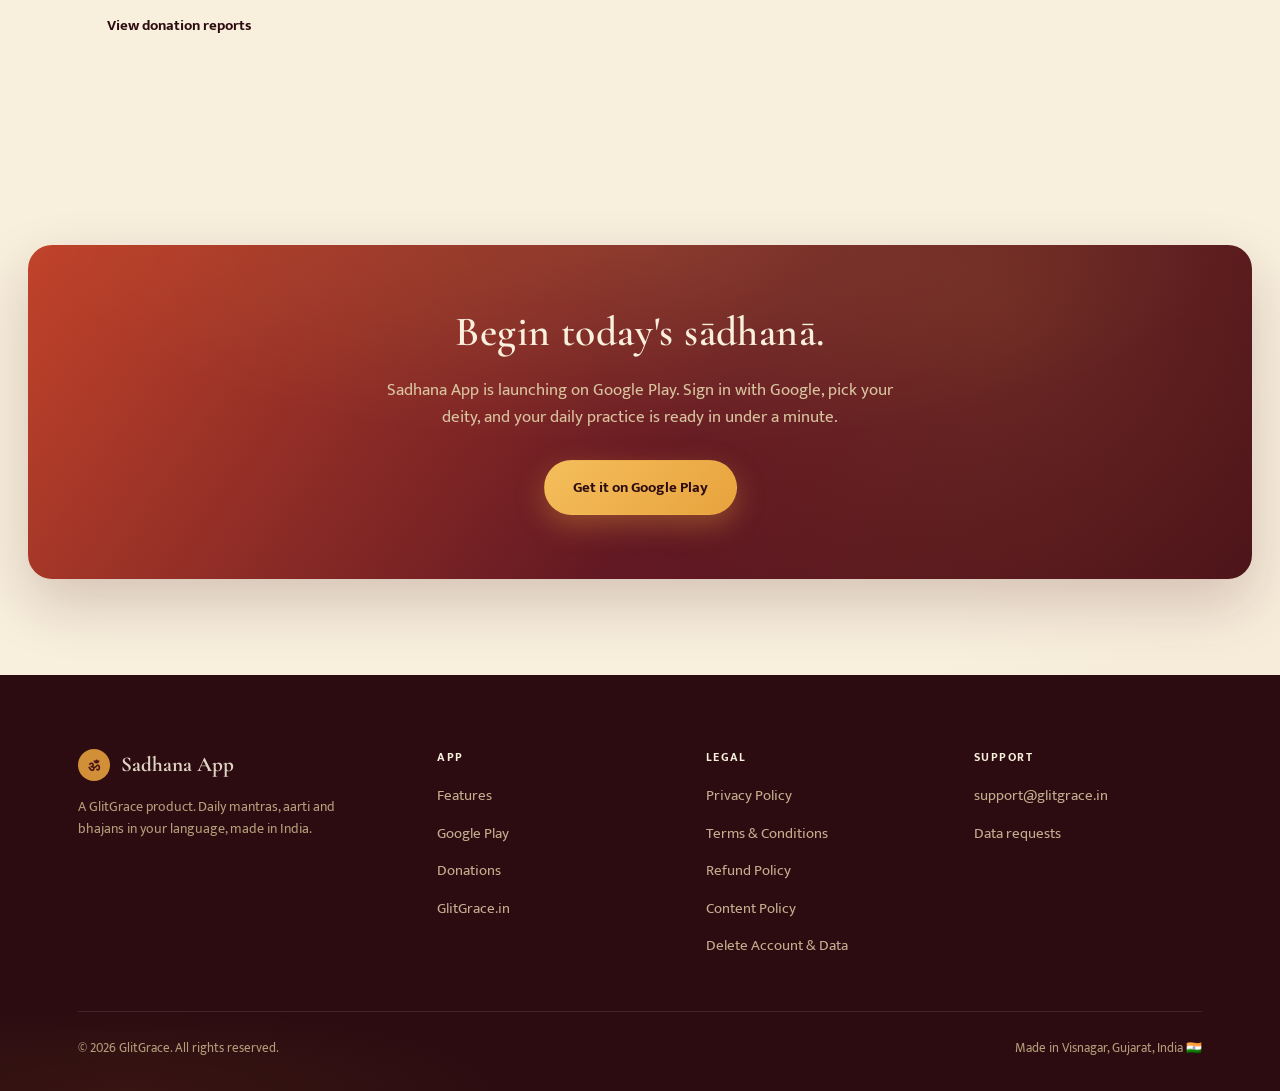
==== commit ac9552d5: "Update app description and add donation section" ====
--- a/index.html
+++ b/index.html
@@ -4,7 +4,7 @@
 <meta charset="UTF-8">
 <meta name="viewport" content="width=device-width, initial-scale=1.0">
 <title>Sadhana App — Daily Mantras, Aarti & Bhajans in Your Language | GlitGrace</title>
-<meta name="description" content="Sadhana App brings daily mantras, aarti, bhajans, devotional wallpapers and audiobooks to your phone in 9 Indian languages. By GlitGrace.">
+<meta name="description" content="Sadhana App brings daily mantras, aarti, bhajans, devotional wallpapers and audiobooks to your phone in 10 Indian languages. By GlitGrace.">
 <link rel="icon" href="data:image/svg+xml,%3Csvg xmlns='http://www.w3.org/2000/svg' viewBox='0 0 64 64'%3E%3Ccircle cx='32' cy='32' r='32' fill='%234A1219'/%3E%3Ctext x='32' y='42' font-size='30' text-anchor='middle' fill='%23E8A33D'%3E%E0%A5%90%3C/text%3E%3C/svg%3E">
 <link rel="stylesheet" href="css/style.css">
 </head>
@@ -22,11 +22,12 @@
       <li><a href="privacy-policy.html">Privacy</a></li>
       <li><a href="terms.html">Terms</a></li>
       <li><a href="refund-policy.html">Refunds</a></li>
+      <li><a href="donations.html">Donation</a></li>
       <li><a href="content-policy.html">Content Policy</a></li>
       <li><a href="data-deletion.html">Delete Data</a></li>
       <li><a href="index.html#download" class="nav-cta">Get the App</a></li>
     </ul>
-    <button class="nav-toggle" aria-label="Toggle menu" aria-expanded="false">
+    <button class="nav-toggle" aria-label="Toggle menu" aria-controls="navLinks" aria-expanded="false">
       <span></span><span></span><span></span>
     </button>
   </div>
@@ -37,17 +38,17 @@
     <div class="hero-copy">
       <p class="eyebrow hero-eyebrow">Devotional companion</p>
       <h1>Carry your <em>sādhanā</em><br>wherever you go.</h1>
-      <p class="lede">Mantras, aarti and bhajans in nine Indian languages, a daily sloka on your home screen, and a japa counter that never loses count — all in one calm, ad-light app.</p>
+      <p class="lede">Mantras, aarti and bhajans in ten Indian languages, a daily sloka on your home screen, and a japa counter that never loses count — all in one calm, ad-light app.</p>
       <div class="hero-ctas">
-        <a class="btn btn-primary" href="https://play.google.com/store/apps/details?id=com.yash.bhakti" id="download">
+        <a class="btn btn-primary" href="https://play.google.com/store/apps/details?id=com.yash.bhakti">
           <svg width="20" height="20" viewBox="0 0 24 24" fill="currentColor"><path d="M3 20.5V3.5C3 2.91 3.34 2.39 3.84 2.15L13.69 12L3.84 21.85C3.34 21.6 3 21.09 3 20.5M16.81 15.12L6.05 21.34L14.54 12.85L16.81 15.12M20.16 10.81C20.5 11.08 20.75 11.5 20.75 12C20.75 12.5 20.53 12.9 20.18 13.18L17.89 14.5L15.39 12L17.89 9.5L20.16 10.81M6.05 2.66L16.81 8.88L14.54 11.15L6.05 2.66Z"/></svg>
           Get it on Google Play
         </a>
         <a class="btn btn-ghost" href="#features">See what's inside</a>
       </div>
-      <p class="hero-note">Free to start · optional premium plan · launching on Google Play</p>
+      <p class="hero-note">Free to start · optional premium plan · ₹10 of every subscription goes to charity</p>
       <div class="hero-stats">
-        <div><strong>9</strong><span>Indian languages</span></div>
+        <div><strong>10</strong><span>Indian languages</span></div>
         <div><strong>9</strong><span>Deities & traditions</span></div>
         <div><strong>24×7</strong><span>Ad-light, offline-friendly</span></div>
       </div>
@@ -108,7 +109,7 @@
     <div class="feature-grid">
       <div class="feature-card">
         <div class="feature-icon">🕉️</div>
-        <h3>Mantras & slokas, 9 languages</h3>
+        <h3>Mantras & slokas, 10 languages</h3>
         <p>Read and listen in Hindi, Gujarati, Tamil, Telugu, Malayalam, Marathi, Kannada, Bengali, Punjabi or English.</p>
       </div>
       <div class="feature-card">
@@ -177,6 +178,19 @@
   </div>
 </section>
 
+<section class="seva">
+  <div class="wrap">
+    <div class="seva-card">
+      <div class="seva-icon" aria-hidden="true">🙏</div>
+      <div>
+        <h2>Every subscription is a seva.</h2>
+        <p>We donate <strong>₹10 from every subscription payment</strong> to good causes — gau seva, animal welfare, education and more. See where it goes and read the receipts on our donation page.</p>
+      </div>
+      <a class="btn btn-ghost-dark" href="donations.html">View donation reports</a>
+    </div>
+  </div>
+</section>
+
 <section id="download">
   <div class="cta-band">
     <h2>Begin today's sādhanā.</h2>
@@ -200,6 +214,7 @@
         <ul>
           <li><a href="index.html#features">Features</a></li>
           <li><a href="https://play.google.com/store/apps/details?id=com.yash.bhakti">Google Play</a></li>
+          <li><a href="donations.html">Donations</a></li>
           <li><a href="https://glitgrace.in">GlitGrace.in</a></li>
         </ul>
       </div>
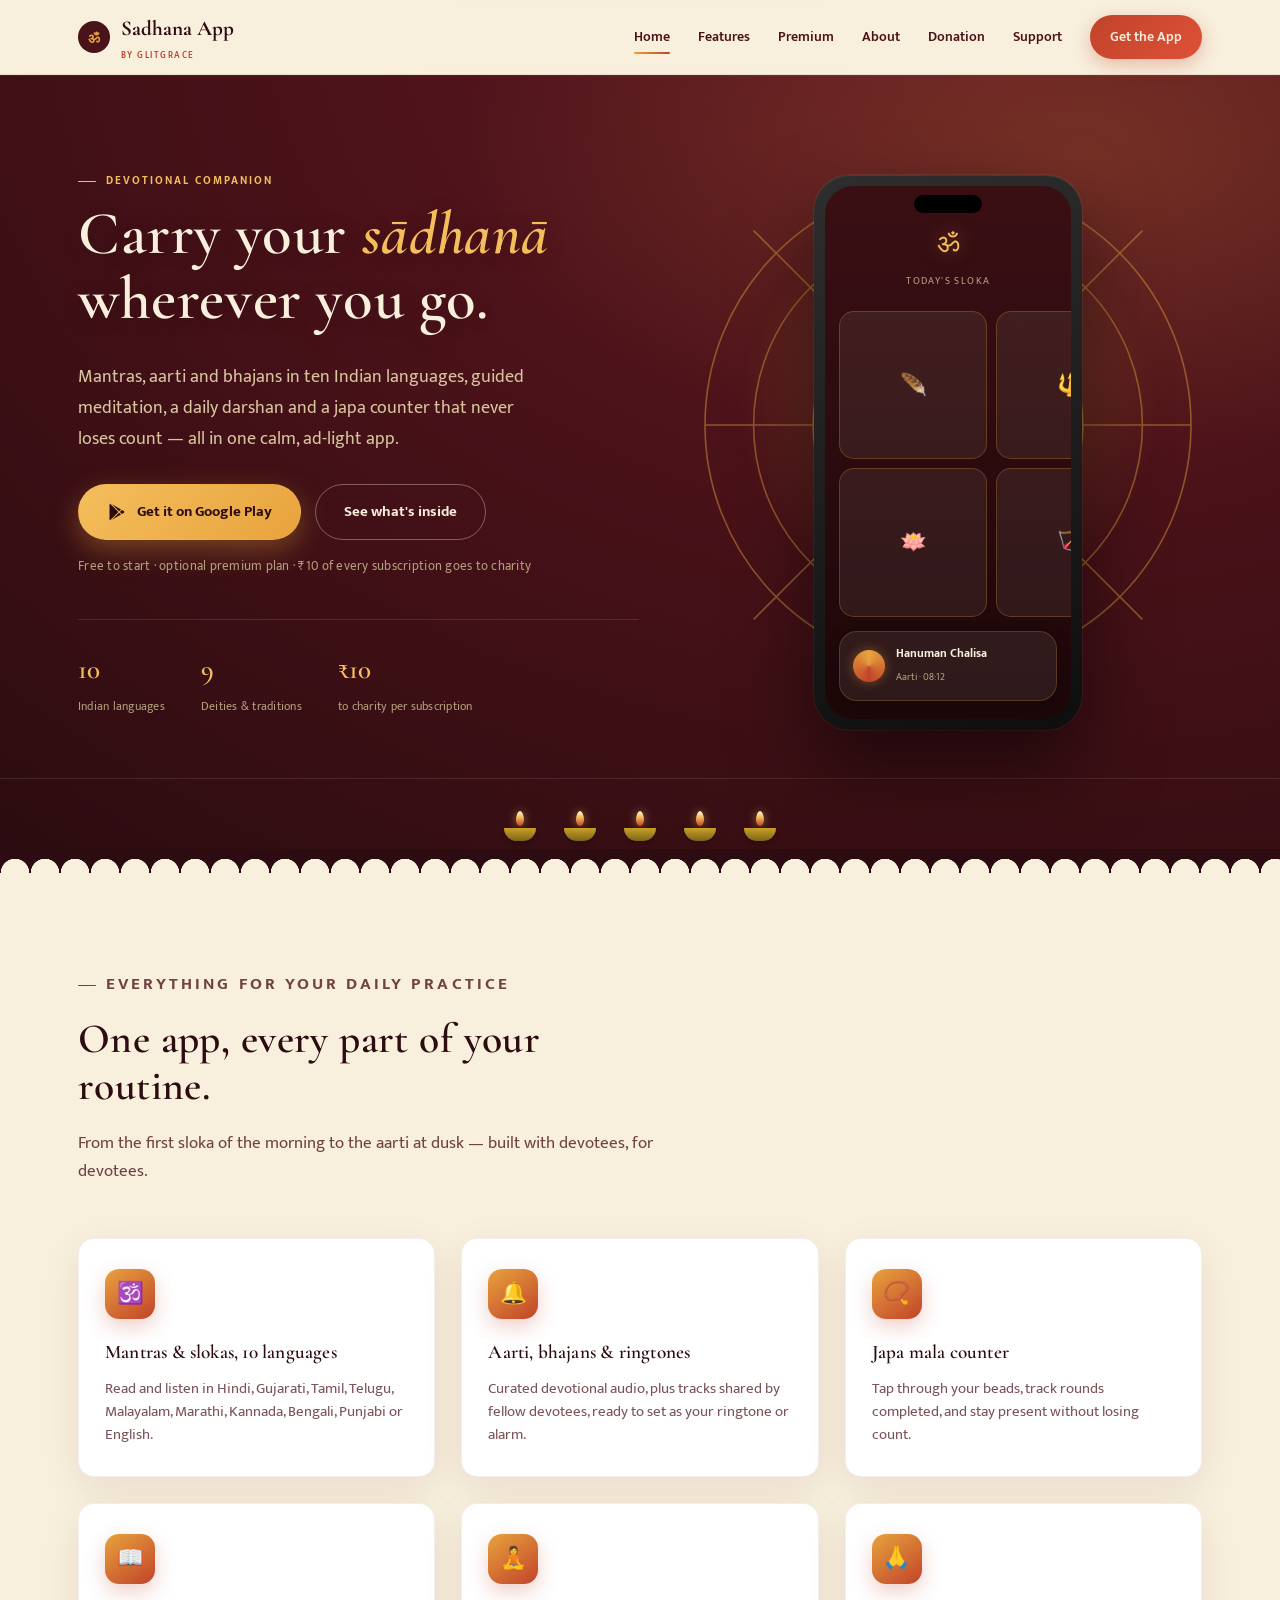
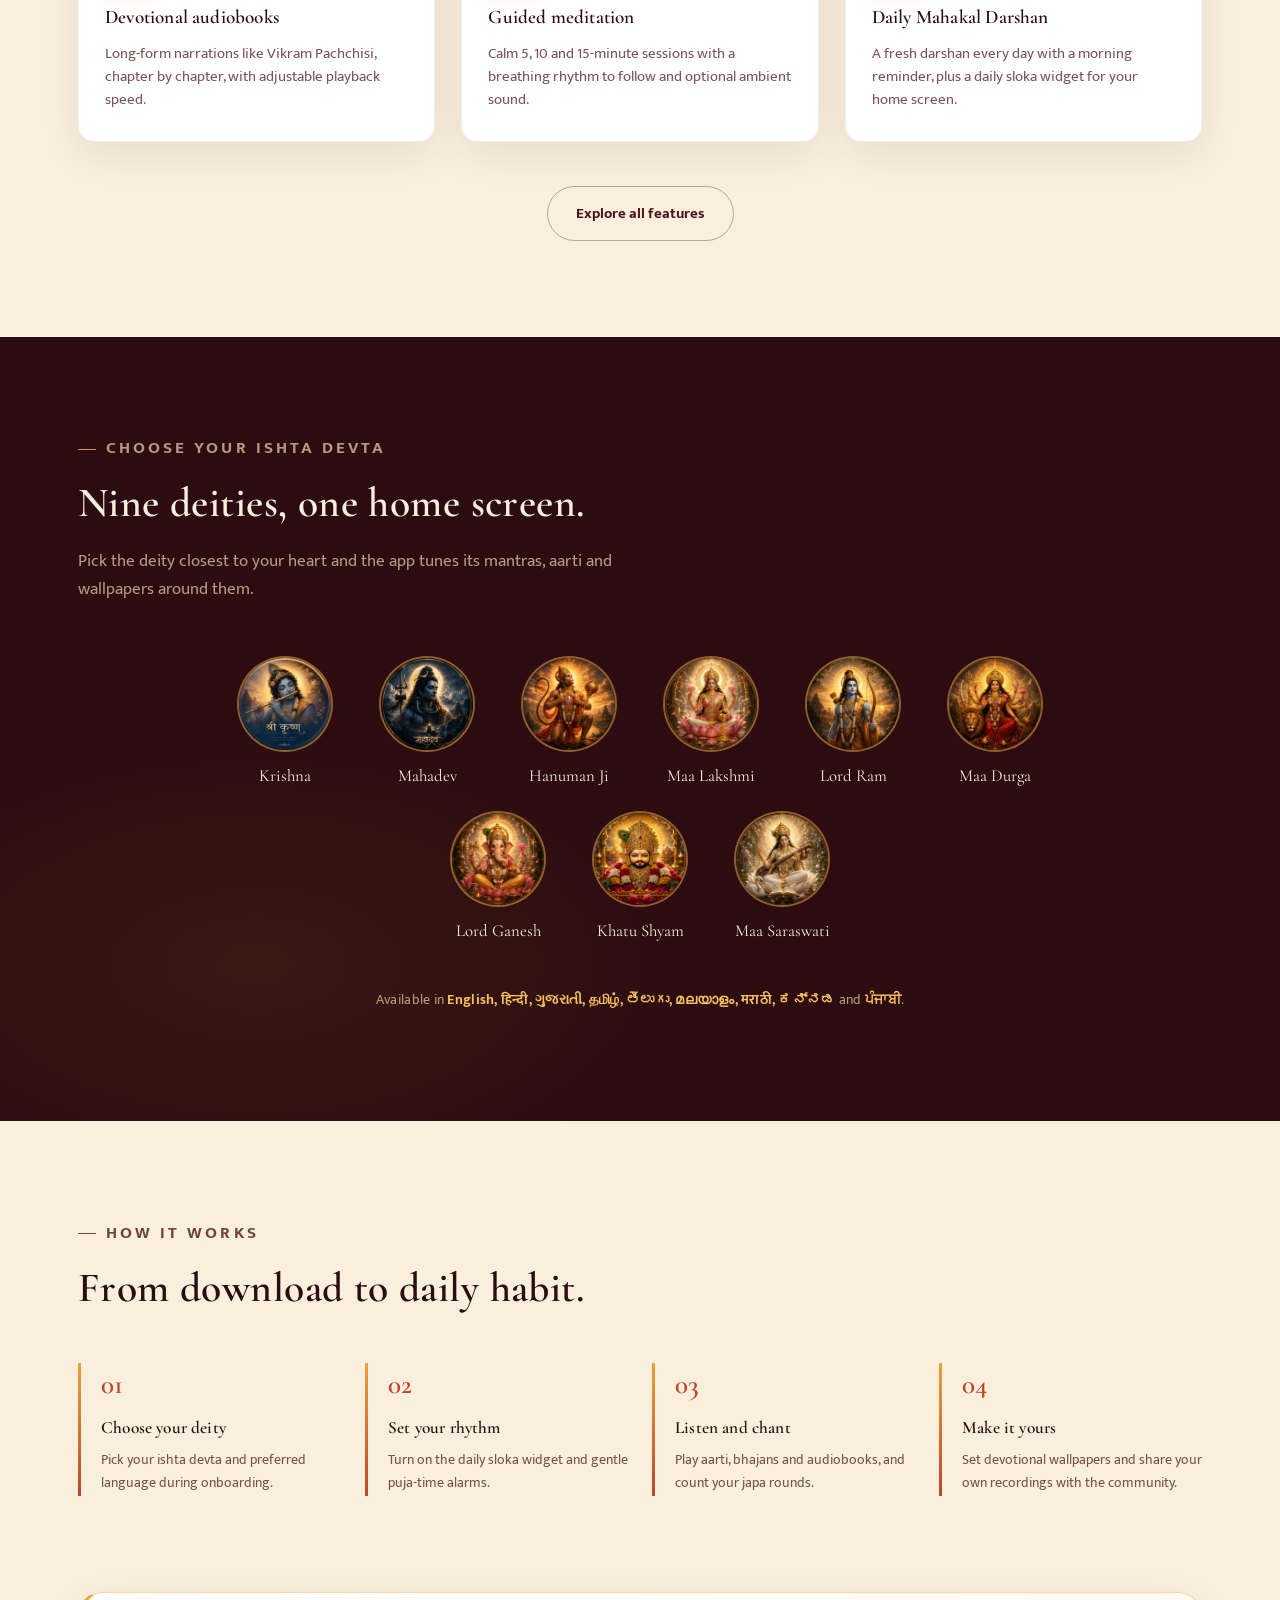
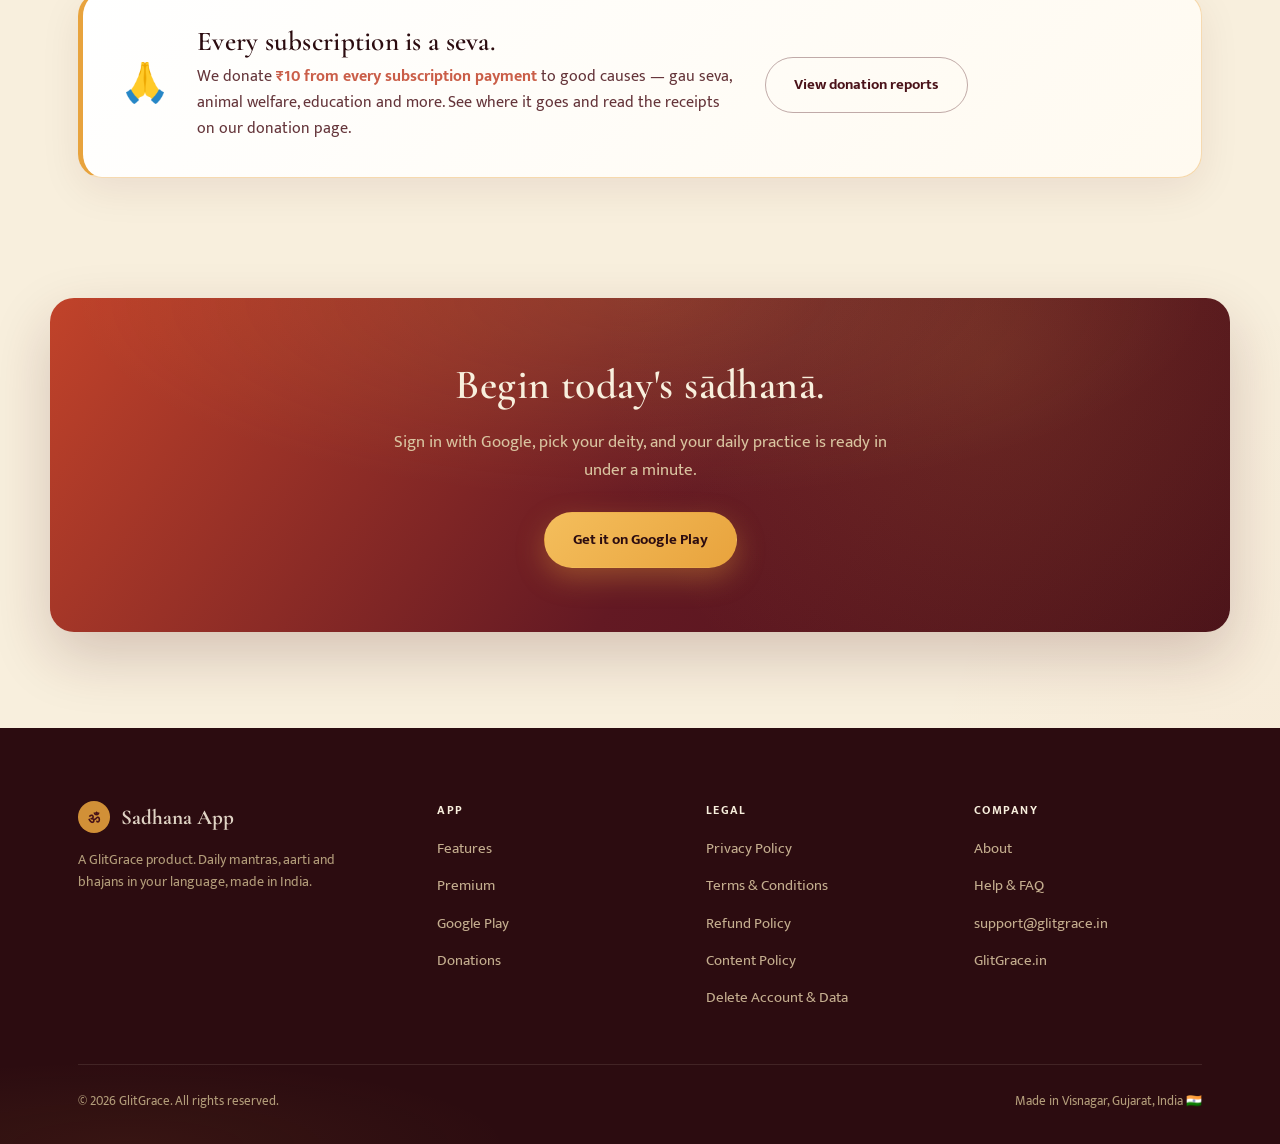
==== commit e6bfea94: "Redesign site around Sadhana app: add Features, Premium, About, Support, 404 pages Co-Authored-By: C" ====
--- a/index.html
+++ b/index.html
@@ -4,28 +4,30 @@
 <meta charset="UTF-8">
 <meta name="viewport" content="width=device-width, initial-scale=1.0">
 <title>Sadhana App — Daily Mantras, Aarti & Bhajans in Your Language | GlitGrace</title>
+<meta name="theme-color" content="#4A1219">
+<meta property="og:title" content="Sadhana App — Daily Mantras, Aarti & Bhajans">
+<meta name="theme-color" content="#4A1219">
+<meta property="og:title" content="Sadhana App — Daily Mantras, Aarti & Bhajans">
 <meta name="description" content="Sadhana App brings daily mantras, aarti, bhajans, devotional wallpapers and audiobooks to your phone in 10 Indian languages. By GlitGrace.">
 <link rel="icon" href="data:image/svg+xml,%3Csvg xmlns='http://www.w3.org/2000/svg' viewBox='0 0 64 64'%3E%3Ccircle cx='32' cy='32' r='32' fill='%234A1219'/%3E%3Ctext x='32' y='42' font-size='30' text-anchor='middle' fill='%23E8A33D'%3E%E0%A5%90%3C/text%3E%3C/svg%3E">
 <link rel="stylesheet" href="css/style.css">
 </head>
 <body>
 
-<nav class="site-nav">
+<nav class="site-nav" aria-label="Main">
   <div class="wrap">
     <a href="index.html" class="brand">
-      <svg viewBox="0 0 40 40" fill="none"><circle cx="20" cy="20" r="20" fill="#4A1219"/><text x="20" y="27" font-size="18" text-anchor="middle" fill="#E8A33D" font-family="Cormorant Garamond, serif">ॐ</text></svg>
+      <svg viewBox="0 0 40 40" fill="none" aria-hidden="true"><circle cx="20" cy="20" r="20" fill="#4A1219"/><text x="20" y="27" font-size="18" text-anchor="middle" fill="#E8A33D" font-family="Cormorant Garamond, serif">ॐ</text></svg>
       <span>Sadhana App<span class="sub">by GlitGrace</span></span>
     </a>
     <ul class="nav-links" id="navLinks">
       <li><a href="index.html" aria-current="page">Home</a></li>
-      <li><a href="index.html#features">Features</a></li>
-      <li><a href="privacy-policy.html">Privacy</a></li>
-      <li><a href="terms.html">Terms</a></li>
-      <li><a href="refund-policy.html">Refunds</a></li>
+      <li><a href="features.html">Features</a></li>
+      <li><a href="premium.html">Premium</a></li>
+      <li><a href="about.html">About</a></li>
       <li><a href="donations.html">Donation</a></li>
-      <li><a href="content-policy.html">Content Policy</a></li>
-      <li><a href="data-deletion.html">Delete Data</a></li>
-      <li><a href="index.html#download" class="nav-cta">Get the App</a></li>
+      <li><a href="support.html">Support</a></li>
+      <li><a href="https://play.google.com/store/apps/details?id=com.yash.bhakti" class="nav-cta">Get the App</a></li>
     </ul>
     <button class="nav-toggle" aria-label="Toggle menu" aria-controls="navLinks" aria-expanded="false">
       <span></span><span></span><span></span>
@@ -38,19 +40,19 @@
     <div class="hero-copy">
       <p class="eyebrow hero-eyebrow">Devotional companion</p>
       <h1>Carry your <em>sādhanā</em><br>wherever you go.</h1>
-      <p class="lede">Mantras, aarti and bhajans in ten Indian languages, a daily sloka on your home screen, and a japa counter that never loses count — all in one calm, ad-light app.</p>
+      <p class="lede">Mantras, aarti and bhajans in ten Indian languages, guided meditation, a daily darshan and a japa counter that never loses count — all in one calm, ad-light app.</p>
       <div class="hero-ctas">
         <a class="btn btn-primary" href="https://play.google.com/store/apps/details?id=com.yash.bhakti">
           <svg width="20" height="20" viewBox="0 0 24 24" fill="currentColor"><path d="M3 20.5V3.5C3 2.91 3.34 2.39 3.84 2.15L13.69 12L3.84 21.85C3.34 21.6 3 21.09 3 20.5M16.81 15.12L6.05 21.34L14.54 12.85L16.81 15.12M20.16 10.81C20.5 11.08 20.75 11.5 20.75 12C20.75 12.5 20.53 12.9 20.18 13.18L17.89 14.5L15.39 12L17.89 9.5L20.16 10.81M6.05 2.66L16.81 8.88L14.54 11.15L6.05 2.66Z"/></svg>
           Get it on Google Play
         </a>
-        <a class="btn btn-ghost" href="#features">See what's inside</a>
+        <a class="btn btn-ghost" href="features.html">See what's inside</a>
       </div>
       <p class="hero-note">Free to start · optional premium plan · ₹10 of every subscription goes to charity</p>
       <div class="hero-stats">
         <div><strong>10</strong><span>Indian languages</span></div>
         <div><strong>9</strong><span>Deities & traditions</span></div>
-        <div><strong>24×7</strong><span>Ad-light, offline-friendly</span></div>
+        <div><strong>₹10</strong><span>to charity per subscription</span></div>
       </div>
     </div>
 
@@ -128,16 +130,17 @@
         <p>Long-form narrations like Vikram Pachchisi, chapter by chapter, with adjustable playback speed.</p>
       </div>
       <div class="feature-card">
-        <div class="feature-icon">🖼️</div>
-        <h3>Devotional wallpapers</h3>
-        <p>High-resolution art for your home and lock screen, organised by deity and occasion.</p>
-      </div>
-      <div class="feature-card">
-        <div class="feature-icon">⏰</div>
-        <h3>Widget, reminders & alarms</h3>
-        <p>A daily sloka widget on your home screen, plus alarms that wake you gently into your morning puja.</p>
-      </div>
-    </div>
+        <div class="feature-icon">🧘</div>
+        <h3>Guided meditation</h3>
+        <p>Calm 5, 10 and 15-minute sessions with a breathing rhythm to follow and optional ambient sound.</p>
+      </div>
+      <div class="feature-card">
+        <div class="feature-icon">🙏</div>
+        <h3>Daily Mahakal Darshan</h3>
+        <p>A fresh darshan every day with a morning reminder, plus a daily sloka widget for your home screen.</p>
+      </div>
+    </div>
+    <p class="section-more"><a class="btn btn-ghost-dark" href="features.html">Explore all features</a></p>
   </div>
 </section>
 
@@ -148,16 +151,16 @@
       <h2>Nine deities, one home screen.</h2>
       <p>Pick the deity closest to your heart and the app tunes its mantras, aarti and wallpapers around them.</p>
     </div>
-    <div class="deity-list">
-      <div class="deity-pill"><span class="glyph">🪶</span> Krishna</div>
-      <div class="deity-pill"><span class="glyph">🔱</span> Mahadev</div>
-      <div class="deity-pill"><span class="glyph">🚩</span> Hanuman Ji</div>
-      <div class="deity-pill"><span class="glyph">🪷</span> Maa Lakshmi</div>
-      <div class="deity-pill"><span class="glyph">🏹</span> Lord Ram</div>
-      <div class="deity-pill"><span class="glyph">🔱</span> Maa Durga</div>
-      <div class="deity-pill"><span class="glyph">🐘</span> Lord Ganesh</div>
-      <div class="deity-pill"><span class="glyph">🪶</span> Khatu Shyam</div>
-      <div class="deity-pill"><span class="glyph">🎻</span> Maa Saraswati</div>
+    <div class="deity-gallery">
+      <figure><img src="img/lord-krishna.webp" alt="Krishna" width="96" height="96" loading="lazy"><figcaption>Krishna</figcaption></figure>
+      <figure><img src="img/mahadev.webp" alt="Mahadev" width="96" height="96" loading="lazy"><figcaption>Mahadev</figcaption></figure>
+      <figure><img src="img/hanuman-ji.webp" alt="Hanuman Ji" width="96" height="96" loading="lazy"><figcaption>Hanuman Ji</figcaption></figure>
+      <figure><img src="img/maa-lakshmi.webp" alt="Maa Lakshmi" width="96" height="96" loading="lazy"><figcaption>Maa Lakshmi</figcaption></figure>
+      <figure><img src="img/lord-ram.webp" alt="Lord Ram" width="96" height="96" loading="lazy"><figcaption>Lord Ram</figcaption></figure>
+      <figure><img src="img/maa-durga.webp" alt="Maa Durga" width="96" height="96" loading="lazy"><figcaption>Maa Durga</figcaption></figure>
+      <figure><img src="img/lord-ganesh.webp" alt="Lord Ganesh" width="96" height="96" loading="lazy"><figcaption>Lord Ganesh</figcaption></figure>
+      <figure><img src="img/khatu-shyam.webp" alt="Khatu Shyam" width="96" height="96" loading="lazy"><figcaption>Khatu Shyam</figcaption></figure>
+      <figure><img src="img/maa-saraswati.webp" alt="Maa Saraswati" width="96" height="96" loading="lazy"><figcaption>Maa Saraswati</figcaption></figure>
     </div>
     <p class="lang-strip">Available in <b>English, हिन्दी, ગુજરાતી, தமிழ், తెలుగు, മലയാളം, मराठी, ಕನ್ನಡ</b> and <b>ਪੰਜਾਬੀ</b>.</p>
   </div>
@@ -194,7 +197,7 @@
 <section id="download">
   <div class="cta-band">
     <h2>Begin today's sādhanā.</h2>
-    <p>Sadhana App is launching on Google Play. Sign in with Google, pick your deity, and your daily practice is ready in under a minute.</p>
+    <p>Sign in with Google, pick your deity, and your daily practice is ready in under a minute.</p>
     <a class="btn btn-primary" href="https://play.google.com/store/apps/details?id=com.yash.bhakti">Get it on Google Play</a>
   </div>
 </section>
@@ -204,7 +207,7 @@
     <div class="footer-grid">
       <div class="footer-brand">
         <a href="index.html" class="brand">
-          <svg viewBox="0 0 40 40" fill="none"><circle cx="20" cy="20" r="20" fill="#E8A33D"/><text x="20" y="27" font-size="18" text-anchor="middle" fill="#4A1219" font-family="Cormorant Garamond, serif">ॐ</text></svg>
+          <svg viewBox="0 0 40 40" fill="none" aria-hidden="true"><circle cx="20" cy="20" r="20" fill="#E8A33D"/><text x="20" y="27" font-size="18" text-anchor="middle" fill="#4A1219" font-family="Cormorant Garamond, serif">ॐ</text></svg>
           <span>Sadhana App</span>
         </a>
         <p>A GlitGrace product. Daily mantras, aarti and bhajans in your language, made in India.</p>
@@ -212,27 +215,29 @@
       <div>
         <h4>App</h4>
         <ul>
-          <li><a href="index.html#features">Features</a></li>
+          <li><a href="features.html">Features</a></li>
+          <li><a href="premium.html">Premium</a></li>
           <li><a href="https://play.google.com/store/apps/details?id=com.yash.bhakti">Google Play</a></li>
           <li><a href="donations.html">Donations</a></li>
-          <li><a href="https://glitgrace.in">GlitGrace.in</a></li>
         </ul>
       </div>
       <div>
         <h4>Legal</h4>
         <ul>
           <li><a href="privacy-policy.html">Privacy Policy</a></li>
-          <li><a href="terms.html">Terms & Conditions</a></li>
+          <li><a href="terms.html">Terms &amp; Conditions</a></li>
           <li><a href="refund-policy.html">Refund Policy</a></li>
           <li><a href="content-policy.html">Content Policy</a></li>
-          <li><a href="data-deletion.html">Delete Account & Data</a></li>
+          <li><a href="data-deletion.html">Delete Account &amp; Data</a></li>
         </ul>
       </div>
       <div>
-        <h4>Support</h4>
+        <h4>Company</h4>
         <ul>
+          <li><a href="about.html">About</a></li>
+          <li><a href="support.html">Help &amp; FAQ</a></li>
           <li><a href="mailto:support@glitgrace.in">support@glitgrace.in</a></li>
-          <li><a href="privacy-policy.html#contact">Data requests</a></li>
+          <li><a href="https://glitgrace.in">GlitGrace.in</a></li>
         </ul>
       </div>
     </div>
--- a/css/style.css
+++ b/css/style.css
@@ -82,11 +82,15 @@
 /* ---------- nav ---------- */
 .site-nav{
   position:sticky; top:0; z-index:50;
+  border-bottom:1px solid rgba(74,18,25,.08);
+  box-shadow:0 1px 0 rgba(232,163,61,.08);
+}
+/* blur lives on a pseudo-element so it does not trap the fixed mobile menu */
+.site-nav::before{
+  content:''; position:absolute; inset:0; z-index:-1;
   background:rgba(248,239,221,.9);
   backdrop-filter:blur(14px) saturate(1.2);
   -webkit-backdrop-filter:blur(14px) saturate(1.2);
-  border-bottom:1px solid rgba(74,18,25,.08);
-  box-shadow:0 1px 0 rgba(232,163,61,.08);
 }
 .site-nav .wrap{ display:flex; align-items:center; justify-content:space-between; height:74px; }
 .brand{ display:flex; align-items:center; gap:11px; font-family:var(--font-display); font-weight:700; font-size:1.32rem; color:var(--maroon-deep); }
@@ -113,8 +117,8 @@
 .nav-toggle span{ display:block; width:24px; height:2px; background:var(--maroon-deep); margin:5px 0; border-radius:1px; transition:transform .25s ease; }
 
 @media (max-width:960px){
-  .nav-links{ position:fixed; inset:74px 0 0 0; background:var(--ivory); flex-direction:column; justify-content:flex-start; padding:40px 28px; gap:24px; transform:translateX(100%); transition:transform .35s var(--ease); box-shadow:-8px 0 30px rgba(74,18,25,.06); }
-  .nav-links.open{ transform:translateX(0); }
+  .nav-links{ position:fixed; inset:74px 0 0 0; background:var(--ivory); flex-direction:column; justify-content:flex-start; padding:40px 28px; gap:24px; transform:translateX(100%); visibility:hidden; overflow-y:auto; transition:transform .35s var(--ease), visibility 0s linear .35s; box-shadow:-8px 0 30px rgba(74,18,25,.06); }
+  .nav-links.open{ transform:translateX(0); visibility:visible; transition-delay:0s; }
   .nav-toggle{ display:block; }
 }
 
@@ -163,10 +167,11 @@
 }
 .mandala{
   position:absolute; width:540px; height:540px; top:0; left:50%; transform:translateX(-50%);
-  animation:spin 100s linear infinite;
+  animation:spin-centered 100s linear infinite;
   opacity:.45;
 }
-@keyframes spin{ to{ transform:translateX(-50%) rotate(360deg); } }
+@keyframes spin{ to{ transform:rotate(360deg); } }
+@keyframes spin-centered{ to{ transform:translateX(-50%) rotate(360deg); } }
 
 .phone{
   position:relative; width:268px; border-radius:36px; padding:11px;
@@ -228,7 +233,7 @@
 /* scalloped divider (garland) */
 .scallop{ height:24px; width:100%; background-repeat:repeat-x; background-size:30px 24px; }
 .scallop-down{ background-image:radial-gradient(circle at 15px 0, transparent 14px, var(--ivory) 14.5px); }
-.scallop-up-from-hero{ background-image:radial-gradient(circle at 15px 24px, transparent 14px, var(--maroon-deep) 14.5px); }
+.scallop-up-from-hero{ background-color:var(--ivory); background-image:radial-gradient(circle at 15px 24px, transparent 14px, var(--maroon-deep) 14.5px); }
 
 /* ---------- sections ---------- */
 section{ padding:96px 0; }
@@ -304,7 +309,7 @@
     radial-gradient(ellipse 80% 100% at 50% 0%, rgba(244,190,92,.15), transparent 60%),
     linear-gradient(125deg, var(--vermillion) 0%, var(--maroon-mid) 55%, var(--maroon) 100%);
   color:var(--ivory); border-radius:var(--radius-lg); padding:64px 48px; text-align:center;
-  margin:0 28px;
+  margin:0 auto; width:calc(100% - 56px); max-width:var(--max-w);
   box-shadow:0 24px 60px rgba(74,18,25,.2);
   position:relative; overflow:hidden;
 }
@@ -342,7 +347,7 @@
   .feature-grid{ grid-template-columns:repeat(2,1fr); }
   .steps{ grid-template-columns:repeat(2,1fr); }
   .footer-grid{ grid-template-columns:1fr 1fr; }
-  .cta-band{ margin:0 16px; padding:48px 28px; }
+  .cta-band{ width:calc(100% - 32px); padding:48px 28px; }
 }
 @media (max-width:560px){
   .feature-grid{ grid-template-columns:1fr; }
@@ -411,3 +416,122 @@
   }
   .legal-toc a:hover{ padding-left:0; }
 }
+
+/* ---------- seva / donation ---------- */
+.btn-ghost-dark{ background:transparent; border-color:rgba(74,18,25,.35); color:var(--maroon); white-space:nowrap; }
+.btn-ghost-dark:hover{ border-color:var(--maroon); background:rgba(74,18,25,.05); transform:translateY(-2px); }
+.seva{ padding:0 0 24px; }
+.seva-card{
+  display:flex; align-items:center; gap:28px; padding:34px 38px;
+  background:linear-gradient(135deg,#fff 0%,#fffaf0 100%);
+  border:1px solid rgba(232,163,61,.4); border-left:5px solid var(--marigold);
+  border-radius:var(--radius-lg); box-shadow:var(--shadow-soft);
+}
+.seva-card h2{ font-size:1.7rem; margin-bottom:6px; }
+.seva-card p{ margin:0; color:var(--maroon); opacity:.85; max-width:60ch; }
+.seva-card strong{ color:var(--vermillion); }
+.seva-icon{ font-size:2.4rem; flex:none; }
+
+.pledge-stats{ display:grid; grid-template-columns:repeat(3,1fr); gap:20px; margin:1.8em 0; }
+.pledge-stat{ background:#fff; border:1px solid rgba(74,18,25,.08); border-radius:var(--radius); padding:22px; box-shadow:var(--shadow-soft); }
+.pledge-stat strong{ display:block; font-family:var(--font-display); font-size:2rem; color:var(--vermillion); line-height:1.1; }
+.pledge-stat span{ font-size:.84rem; color:var(--maroon); opacity:.75; }
+.receipt-empty{ color:var(--maroon); opacity:.7; font-style:italic; }
+.legal-content td a{ white-space:nowrap; }
+.table-scroll{ overflow-x:auto; }
+
+@media (max-width:860px){
+  .seva-card{ flex-direction:column; align-items:flex-start; padding:28px 24px; }
+  .pledge-stats{ grid-template-columns:1fr; }
+}
+
+.cause-grid{ display:grid; grid-template-columns:repeat(3,1fr); gap:16px; margin:1.4em 0; }
+.cause-card{ background:#fff; border:1px solid rgba(74,18,25,.08); border-radius:var(--radius); padding:18px 18px 8px; box-shadow:var(--shadow-soft); }
+.cause-card span{ font-size:1.6rem; }
+.cause-card h3{ font-size:1.1rem; margin:6px 0 4px; }
+.cause-card p{ font-size:.86rem; opacity:.8; }
+@media (max-width:860px){ .cause-grid{ grid-template-columns:1fr 1fr; } }
+@media (max-width:480px){ .cause-grid{ grid-template-columns:1fr; } }
+
+/* ---------- v2: inner pages ---------- */
+.page-hero .lede{ color:var(--sand); font-size:1.1rem; max-width:56ch; margin:0; }
+.page-hero{ padding:88px 0 64px; }
+.section-more{ margin:44px 0 0; text-align:center; }
+.feature-detail{ padding:72px 0 96px; }
+.detail-grid{ display:grid; grid-template-columns:repeat(3,1fr); gap:26px; }
+.detail-card{
+  background:#fff; border:1px solid rgba(74,18,25,.07); border-radius:var(--radius);
+  padding:30px 26px; box-shadow:var(--shadow-soft);
+  transition:transform .35s var(--ease), box-shadow .35s ease, border-color .3s ease;
+}
+.detail-card:hover{ transform:translateY(-6px); box-shadow:var(--shadow-lift); border-color:rgba(232,163,61,.45); }
+.detail-card h2{ font-size:1.4rem; margin-bottom:8px; }
+.detail-card > p{ color:var(--maroon); opacity:.78; font-size:.94rem; }
+.tick-list{ list-style:none; margin:16px 0 0; padding:16px 0 0; border-top:1px solid rgba(74,18,25,.08); display:flex; flex-direction:column; gap:8px; }
+.tick-list li{ position:relative; padding-left:24px; font-size:.88rem; color:var(--maroon-deep); opacity:.85; }
+.tick-list li::before{ content:'✓'; position:absolute; left:0; color:var(--vermillion); font-weight:700; }
+.deity-gallery{ display:grid; grid-template-columns:repeat(auto-fit,minmax(110px,1fr)); gap:22px; max-width:960px; margin:0 auto; }
+.deity-gallery figure{ margin:0; text-align:center; }
+.deity-gallery img{
+  width:96px; height:96px; margin:0 auto 10px; object-fit:cover; border-radius:50%;
+  border:2px solid rgba(232,163,61,.5); background:rgba(248,239,221,.06);
+  transition:transform .3s var(--ease), border-color .25s ease, box-shadow .25s ease;
+}
+.deity-gallery figure:hover img{ transform:translateY(-4px) scale(1.04); border-color:var(--marigold-bright); box-shadow:0 10px 28px rgba(232,163,61,.3); }
+.deity-gallery figcaption{ font-family:var(--font-display); font-size:1.05rem; }
+.premium-body{ padding:64px 0 96px; }
+.perk-row{ display:grid; grid-template-columns:repeat(4,1fr); gap:18px; }
+.perk{
+  display:flex; align-items:center; gap:14px; background:#fff; border:1px solid rgba(74,18,25,.08);
+  border-radius:var(--radius); padding:20px 22px; box-shadow:var(--shadow-soft);
+}
+.perk span{ font-size:1.6rem; }
+.perk b{ font-family:var(--font-display); font-size:1.15rem; font-weight:600; }
+.compare{ width:100%; border-collapse:collapse; background:#fff; border-radius:var(--radius); overflow:hidden; box-shadow:var(--shadow-soft); font-size:.94rem; }
+.compare th, .compare td{ text-align:left; padding:14px 18px; border-bottom:1px solid rgba(74,18,25,.08); }
+.compare thead th{ background:var(--maroon); color:var(--ivory); font-size:.72rem; letter-spacing:.12em; text-transform:uppercase; }
+.compare thead th.hl{ background:var(--vermillion); }
+.compare tbody th{ font-weight:600; color:var(--maroon-deep); }
+.compare td.hl{ background:rgba(232,163,61,.12); font-weight:600; color:var(--maroon-deep); }
+.compare tbody tr:last-child > *{ border-bottom:0; }
+.fine{ font-size:.84rem; color:var(--maroon); opacity:.7; margin-top:14px; }
+.fine a{ color:var(--vermillion); font-weight:600; }
+.faq-list{ display:flex; flex-direction:column; gap:12px; }
+.faq{ background:#fff; border:1px solid rgba(74,18,25,.08); border-radius:12px; box-shadow:var(--shadow-soft); }
+.faq summary{ cursor:pointer; list-style:none; padding:18px 52px 18px 22px; font-weight:600; position:relative; }
+.faq summary::-webkit-details-marker{ display:none; }
+.faq summary::after{
+  content:'+'; position:absolute; right:22px; top:50%; transform:translateY(-50%);
+  font-size:1.4rem; color:var(--vermillion); transition:transform .25s ease;
+}
+.faq[open] summary::after{ transform:translateY(-50%) rotate(45deg); }
+.faq summary:focus-visible{ outline:2px solid var(--brass); outline-offset:2px; border-radius:12px; }
+.faq p{ margin:0; padding:0 22px 20px; color:var(--maroon-deep); opacity:.85; font-size:.95rem; }
+.faq a{ color:var(--vermillion); font-weight:600; }
+.support-layout{ display:grid; grid-template-columns:1fr 320px; gap:40px; align-items:flex-start; }
+.contact-card{
+  position:sticky; top:100px; background:#fff; border:1px solid rgba(232,163,61,.4);
+  border-left:5px solid var(--marigold); border-radius:var(--radius); padding:26px; box-shadow:var(--shadow-soft);
+}
+.contact-card h2{ font-size:1.4rem; }
+.contact-card a{ color:var(--vermillion); font-weight:600; }
+.contact-card ul{ list-style:none; margin:16px 0 0; padding:0; display:flex; flex-direction:column; gap:8px; font-size:.92rem; }
+.about-grid{ display:grid; grid-template-columns:1.1fr .9fr; gap:56px; align-items:flex-start; }
+.about-copy p{ font-size:1.06rem; color:var(--maroon-deep); opacity:.88; }
+.values{ display:grid; gap:14px; }
+.value{ background:#fff; border:1px solid rgba(74,18,25,.08); border-radius:var(--radius); padding:18px 22px; box-shadow:var(--shadow-soft); }
+.value b{ display:block; font-family:var(--font-display); font-size:1.2rem; font-weight:600; color:var(--vermillion); }
+.value span{ font-size:.92rem; color:var(--maroon); opacity:.8; }
+@media (max-width:900px){
+  .detail-grid{ grid-template-columns:repeat(2,1fr); }
+  .perk-row{ grid-template-columns:repeat(2,1fr); }
+  .support-layout, .about-grid{ grid-template-columns:1fr; }
+  .contact-card{ position:static; }
+}
+@media (max-width:560px){
+  .detail-grid{ grid-template-columns:1fr; }
+  .page-hero{ padding:64px 0 48px; }
+}
+.deities h2{ color:var(--ivory); }
+.deity-gallery{ display:flex; flex-wrap:wrap; justify-content:center; }
+.deity-gallery figure{ width:120px; }
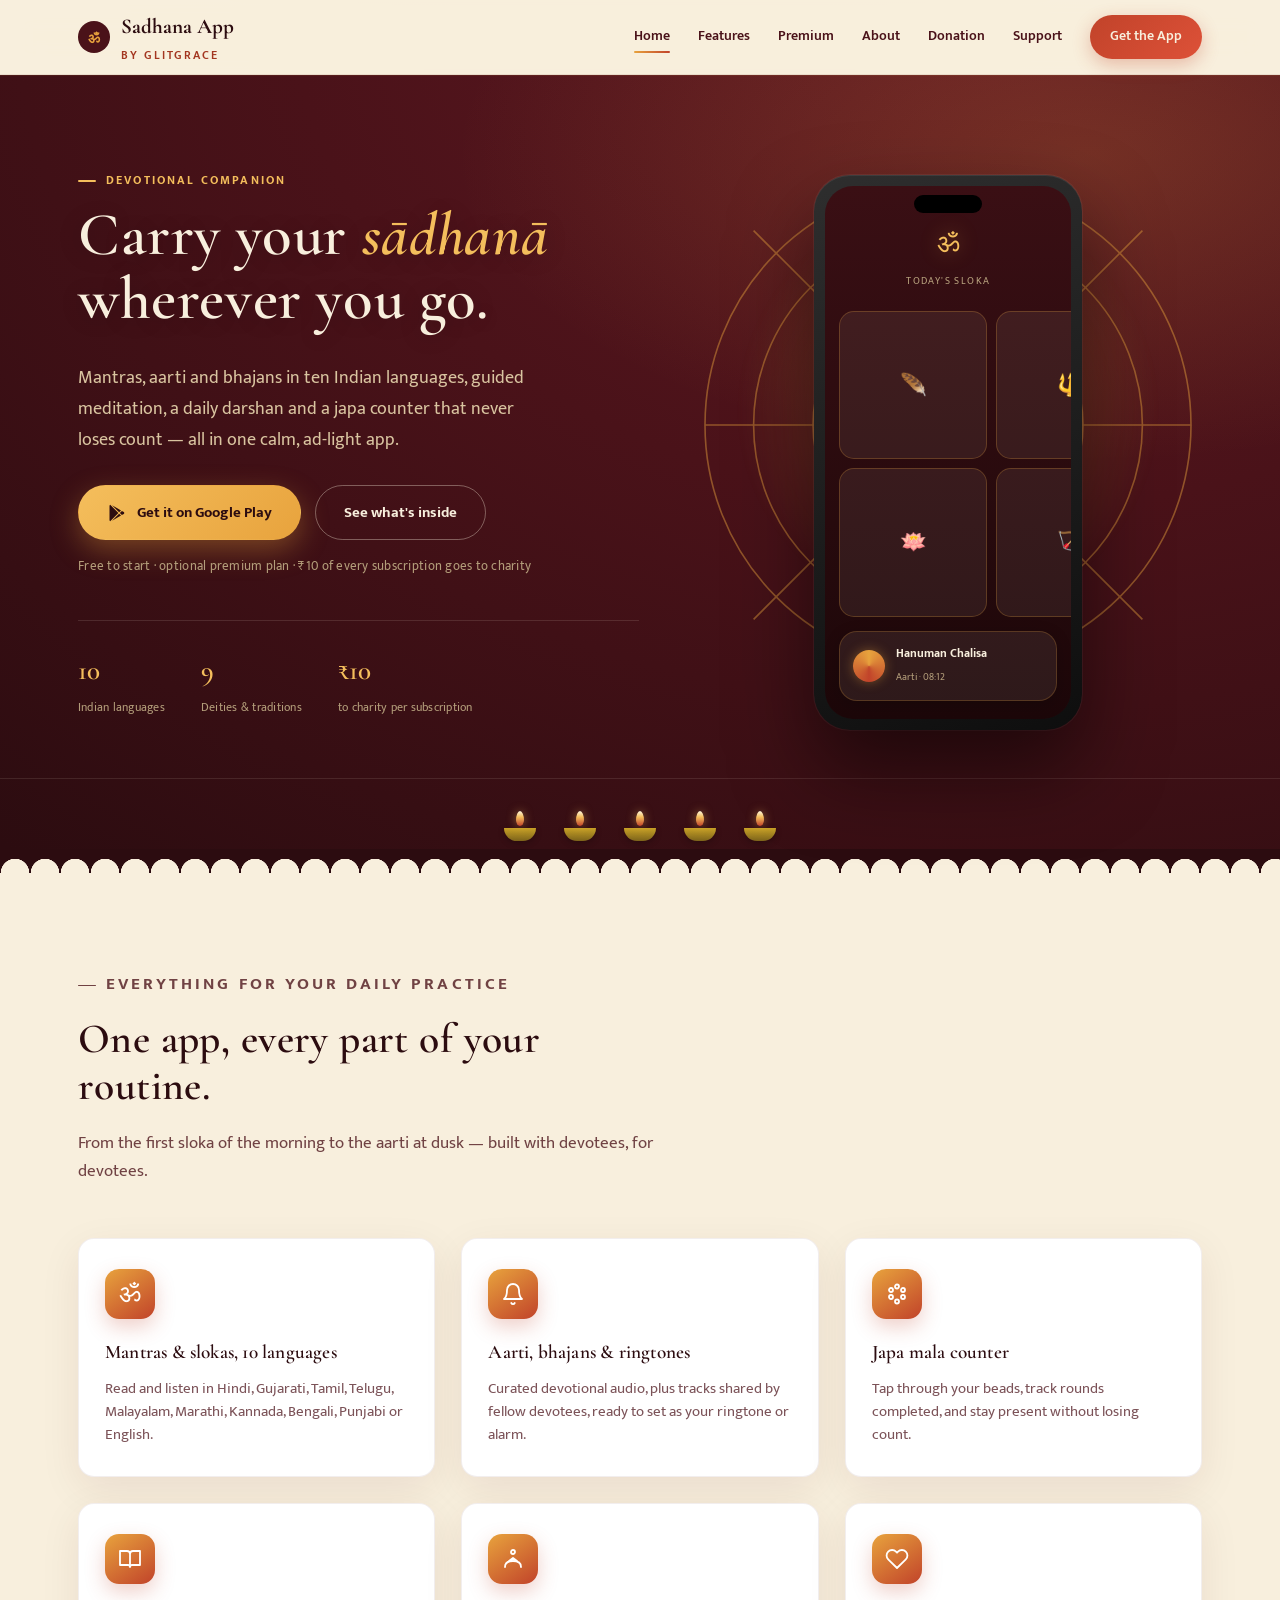
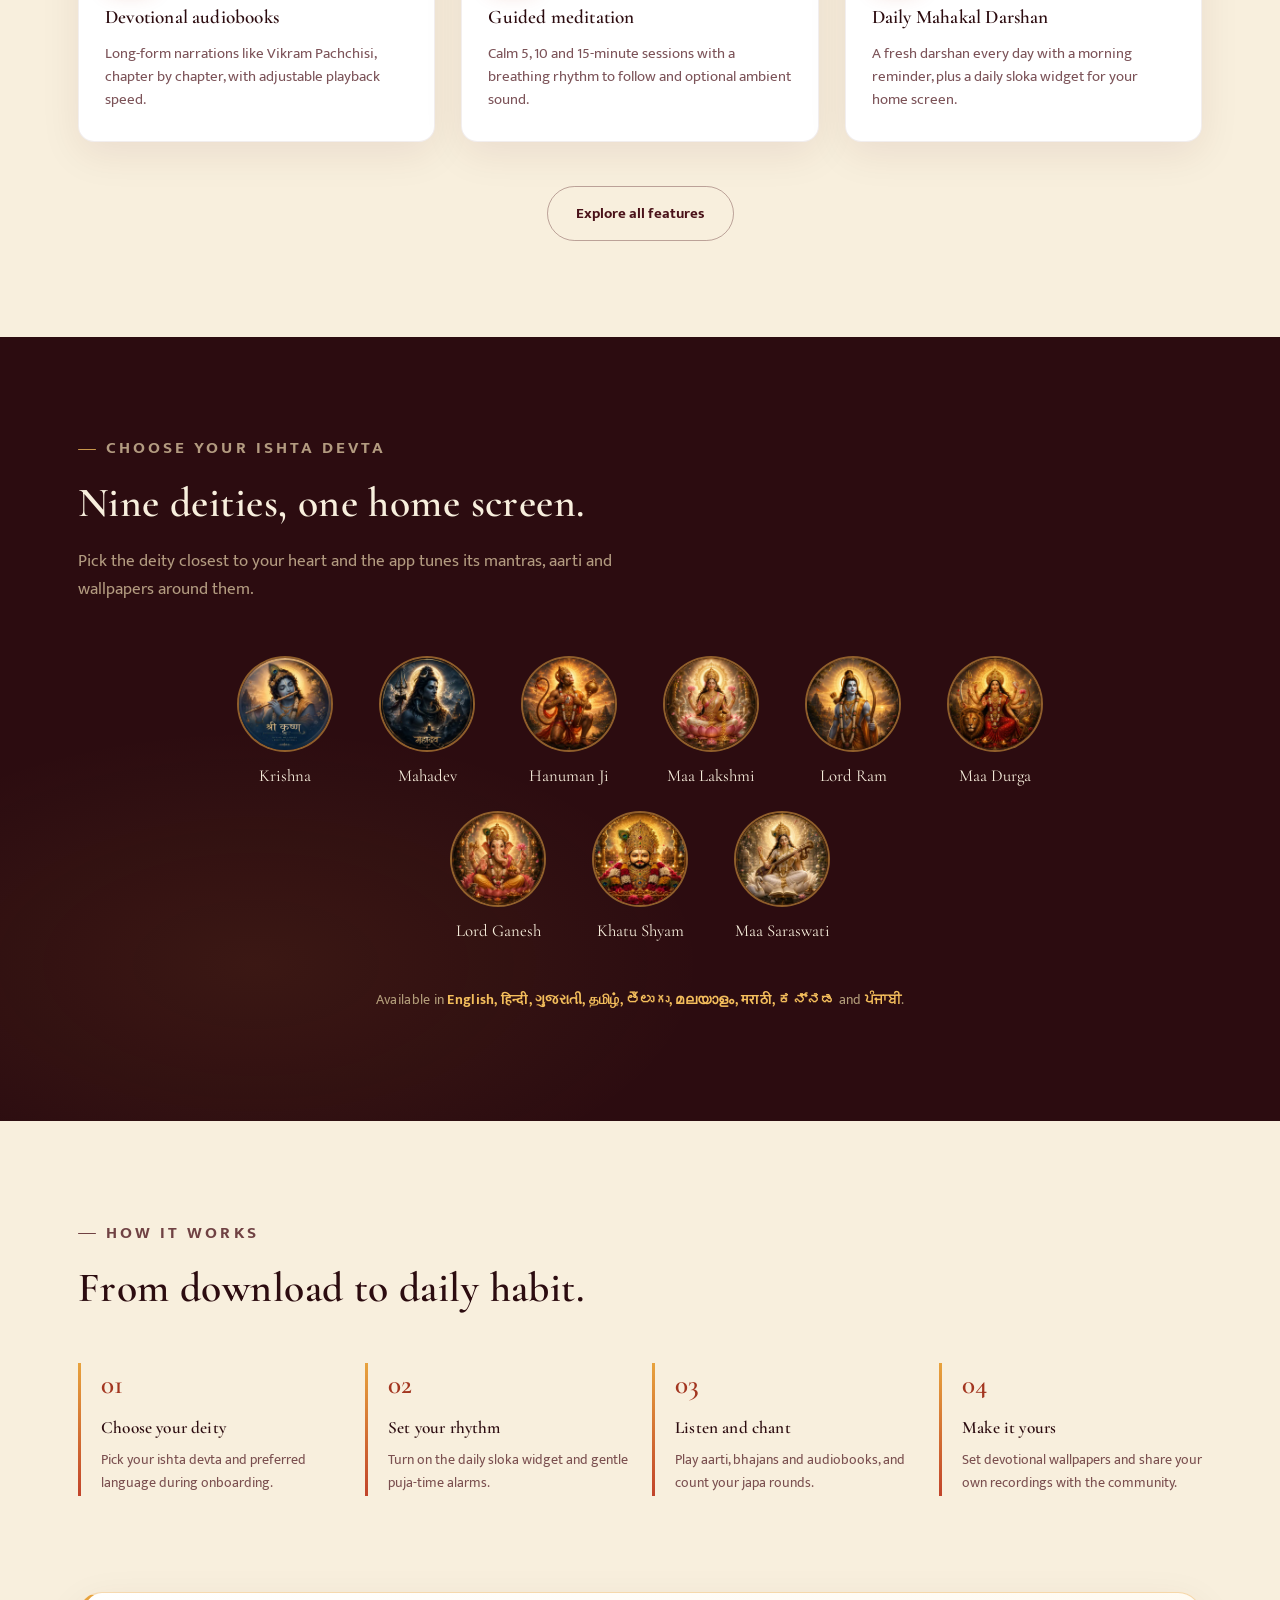
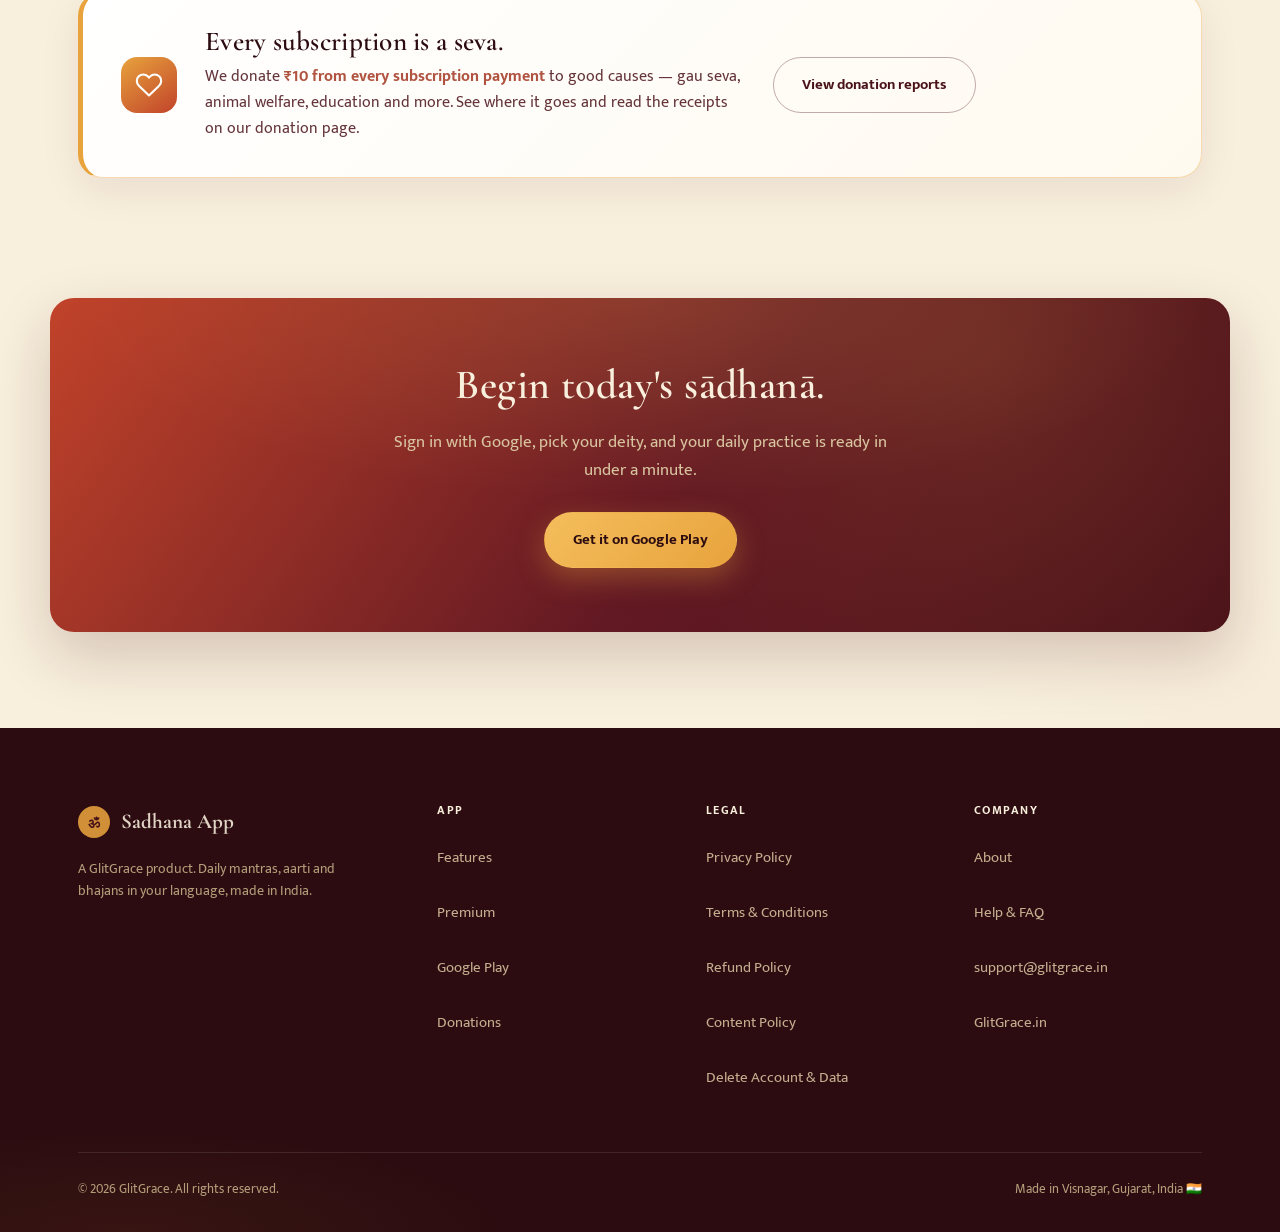
==== commit 046297b9: "Apply UI/UX checklist fixes: SVG icons, contrast, skip link, tap targets Co-Authored-By: Claude Sonn" ====
--- a/index.html
+++ b/index.html
@@ -13,6 +13,7 @@
 <link rel="stylesheet" href="css/style.css">
 </head>
 <body>
+<a class="skip" href="#main">Skip to content</a>
 
 <nav class="site-nav" aria-label="Main">
   <div class="wrap">
@@ -35,7 +36,7 @@
   </div>
 </nav>
 
-<header class="hero">
+<header id="main" tabindex="-1" class="hero">
   <div class="wrap">
     <div class="hero-copy">
       <p class="eyebrow hero-eyebrow">Devotional companion</p>
@@ -43,7 +44,7 @@
       <p class="lede">Mantras, aarti and bhajans in ten Indian languages, guided meditation, a daily darshan and a japa counter that never loses count — all in one calm, ad-light app.</p>
       <div class="hero-ctas">
         <a class="btn btn-primary" href="https://play.google.com/store/apps/details?id=com.yash.bhakti">
-          <svg width="20" height="20" viewBox="0 0 24 24" fill="currentColor"><path d="M3 20.5V3.5C3 2.91 3.34 2.39 3.84 2.15L13.69 12L3.84 21.85C3.34 21.6 3 21.09 3 20.5M16.81 15.12L6.05 21.34L14.54 12.85L16.81 15.12M20.16 10.81C20.5 11.08 20.75 11.5 20.75 12C20.75 12.5 20.53 12.9 20.18 13.18L17.89 14.5L15.39 12L17.89 9.5L20.16 10.81M6.05 2.66L16.81 8.88L14.54 11.15L6.05 2.66Z"/></svg>
+          <svg aria-hidden="true" width="20" height="20" viewBox="0 0 24 24" fill="currentColor"><path d="M3 20.5V3.5C3 2.91 3.34 2.39 3.84 2.15L13.69 12L3.84 21.85C3.34 21.6 3 21.09 3 20.5M16.81 15.12L6.05 21.34L14.54 12.85L16.81 15.12M20.16 10.81C20.5 11.08 20.75 11.5 20.75 12C20.75 12.5 20.53 12.9 20.18 13.18L17.89 14.5L15.39 12L17.89 9.5L20.16 10.81M6.05 2.66L16.81 8.88L14.54 11.15L6.05 2.66Z"/></svg>
           Get it on Google Play
         </a>
         <a class="btn btn-ghost" href="features.html">See what's inside</a>
@@ -110,32 +111,32 @@
     </div>
     <div class="feature-grid">
       <div class="feature-card">
-        <div class="feature-icon">🕉️</div>
+        <div class="feature-icon"><span class="om-glyph" aria-hidden="true">ॐ</span></div>
         <h3>Mantras & slokas, 10 languages</h3>
         <p>Read and listen in Hindi, Gujarati, Tamil, Telugu, Malayalam, Marathi, Kannada, Bengali, Punjabi or English.</p>
       </div>
       <div class="feature-card">
-        <div class="feature-icon">🔔</div>
+        <div class="feature-icon"><svg class="ic" viewBox="0 0 24 24" fill="none" stroke="currentColor" stroke-width="1.8" stroke-linecap="round" stroke-linejoin="round" aria-hidden="true"><path d="M6 8a6 6 0 0 1 12 0c0 7 3 9 3 9H3s3-2 3-9M10.3 21a1.9 1.9 0 0 0 3.4 0"/></svg></div>
         <h3>Aarti, bhajans & ringtones</h3>
         <p>Curated devotional audio, plus tracks shared by fellow devotees, ready to set as your ringtone or alarm.</p>
       </div>
       <div class="feature-card">
-        <div class="feature-icon">📿</div>
+        <div class="feature-icon"><svg class="ic" viewBox="0 0 24 24" fill="none" stroke="currentColor" stroke-width="1.8" stroke-linecap="round" stroke-linejoin="round" aria-hidden="true"><circle cx="12" cy="4.5" r="2"/><circle cx="18" cy="8" r="2"/><circle cx="18" cy="15" r="2"/><circle cx="12" cy="19.5" r="2"/><circle cx="6" cy="15" r="2"/><circle cx="6" cy="8" r="2"/></svg></div>
         <h3>Japa mala counter</h3>
         <p>Tap through your beads, track rounds completed, and stay present without losing count.</p>
       </div>
       <div class="feature-card">
-        <div class="feature-icon">📖</div>
+        <div class="feature-icon"><svg class="ic" viewBox="0 0 24 24" fill="none" stroke="currentColor" stroke-width="1.8" stroke-linecap="round" stroke-linejoin="round" aria-hidden="true"><path d="M2 4h7a3 3 0 0 1 3 3v13a2 2 0 0 0-2-2H2zM22 4h-7a3 3 0 0 0-3 3v13a2 2 0 0 1 2-2h8z"/></svg></div>
         <h3>Devotional audiobooks</h3>
         <p>Long-form narrations like Vikram Pachchisi, chapter by chapter, with adjustable playback speed.</p>
       </div>
       <div class="feature-card">
-        <div class="feature-icon">🧘</div>
+        <div class="feature-icon"><svg class="ic" viewBox="0 0 24 24" fill="none" stroke="currentColor" stroke-width="1.8" stroke-linecap="round" stroke-linejoin="round" aria-hidden="true"><circle cx="12" cy="5" r="2"/><path d="M4 20c0-4 3-6 8-6s8 2 8 6M8 14l4-3 4 3"/></svg></div>
         <h3>Guided meditation</h3>
         <p>Calm 5, 10 and 15-minute sessions with a breathing rhythm to follow and optional ambient sound.</p>
       </div>
       <div class="feature-card">
-        <div class="feature-icon">🙏</div>
+        <div class="feature-icon"><svg class="ic" viewBox="0 0 24 24" fill="none" stroke="currentColor" stroke-width="1.8" stroke-linecap="round" stroke-linejoin="round" aria-hidden="true"><path d="M20.8 4.6a5.5 5.5 0 0 0-7.8 0L12 5.7l-1-1.1a5.5 5.5 0 0 0-7.8 7.8l1 1L12 21l7.8-7.6 1-1a5.5 5.5 0 0 0 0-7.8z"/></svg></div>
         <h3>Daily Mahakal Darshan</h3>
         <p>A fresh darshan every day with a morning reminder, plus a daily sloka widget for your home screen.</p>
       </div>
@@ -184,7 +185,7 @@
 <section class="seva">
   <div class="wrap">
     <div class="seva-card">
-      <div class="seva-icon" aria-hidden="true">🙏</div>
+      <div class="seva-icon" aria-hidden="true"><svg class="ic" viewBox="0 0 24 24" fill="none" stroke="currentColor" stroke-width="1.8" stroke-linecap="round" stroke-linejoin="round" aria-hidden="true"><path d="M20.8 4.6a5.5 5.5 0 0 0-7.8 0L12 5.7l-1-1.1a5.5 5.5 0 0 0-7.8 7.8l1 1L12 21l7.8-7.6 1-1a5.5 5.5 0 0 0 0-7.8z"/></svg></div>
       <div>
         <h2>Every subscription is a seva.</h2>
         <p>We donate <strong>₹10 from every subscription payment</strong> to good causes — gau seva, animal welfare, education and more. See where it goes and read the receipts on our donation page.</p>
@@ -213,7 +214,7 @@
         <p>A GlitGrace product. Daily mantras, aarti and bhajans in your language, made in India.</p>
       </div>
       <div>
-        <h4>App</h4>
+        <p class="foot-h">App</p>
         <ul>
           <li><a href="features.html">Features</a></li>
           <li><a href="premium.html">Premium</a></li>
@@ -222,7 +223,7 @@
         </ul>
       </div>
       <div>
-        <h4>Legal</h4>
+        <p class="foot-h">Legal</p>
         <ul>
           <li><a href="privacy-policy.html">Privacy Policy</a></li>
           <li><a href="terms.html">Terms &amp; Conditions</a></li>
@@ -232,7 +233,7 @@
         </ul>
       </div>
       <div>
-        <h4>Company</h4>
+        <p class="foot-h">Company</p>
         <ul>
           <li><a href="about.html">About</a></li>
           <li><a href="support.html">Help &amp; FAQ</a></li>
--- a/css/style.css
+++ b/css/style.css
@@ -535,3 +535,39 @@
 .deities h2{ color:var(--ivory); }
 .deity-gallery{ display:flex; flex-wrap:wrap; justify-content:center; }
 .deity-gallery figure{ width:120px; }
+
+/* ---- UI/UX checklist fixes ---- */
+:root{ --vermillion-text:#A33620; }
+html{ scroll-padding-top:90px; }
+a,button,summary,label,select{ touch-action:manipulation; }
+.skip{ position:absolute; left:12px; top:-60px; background:var(--marigold); color:var(--maroon-deep); padding:10px 16px; border-radius:8px; font-weight:700; z-index:100; }
+.skip:focus{ top:12px; }
+#main:focus{ outline:none; }
+.foot-h, footer .foot-h{ color:var(--ivory); font-family:var(--font-body); font-size:.76rem; letter-spacing:.12em; text-transform:uppercase; margin:0 0 16px; font-weight:700; }
+.brand .sub{ font-size:.75rem; color:var(--vermillion-text); }
+.eyebrow{ font-size:.75rem; color:var(--vermillion-text); }
+.hero-eyebrow, .legal-hero .eyebrow, .deities .eyebrow{ color:var(--marigold-bright); }
+.legal-content a, .contact-card a, .fine a, .faq a, .legal-callout strong, .seva-card strong,
+.step .num, .pledge-stat strong, .value b, .compare thead th.hl, .legal-content th{ color:var(--vermillion-text); }
+.legal-content a:hover{ border-bottom-color:var(--vermillion-text); }
+.legal-content a.btn{ color:var(--maroon-deep); border-bottom:0; }
+.legal-content a.btn-primary:hover{ color:var(--maroon-deep); }
+.legal-content th, .pledge-stat span, .compare thead th{ font-size:.75rem; }
+.legal-content a.btn.btn-primary{ color:var(--maroon-deep); }
+.compare thead th.hl{ color:#fff; }
+.feature-icon svg, .feature-icon .ic{ width:24px; height:24px; }
+.om-glyph{ font-family:var(--font-display); font-size:1.6rem; line-height:1; }
+.seva-icon{ width:56px; height:56px; border-radius:16px; display:grid; place-items:center; background:linear-gradient(145deg,var(--marigold),var(--vermillion)); color:#fff; font-size:0; }
+.seva-icon .ic{ width:28px; height:28px; }
+.perk span{ display:grid; place-items:center; color:var(--vermillion-text); }
+.perk .ic{ width:26px; height:26px; }
+.cause-card span{ display:inline-grid; color:var(--vermillion-text); }
+.cause-card .ic{ width:28px; height:28px; }
+.nav-toggle{ width:44px; height:44px; padding:10px; }
+.brand{ min-height:44px; }
+footer ul a, .legal-toc a{ display:inline-flex; align-items:center; min-height:44px; }
+.legal-toc{ gap:0; }
+@media (max-width:860px){ .btn-ghost-dark{ white-space:normal; } }
+.nav-links a{ display:inline-flex; align-items:center; min-height:44px; }
+.nav-links a::after{ bottom:6px; }
+.fine{ opacity:1; color:#5a3a3e; }
